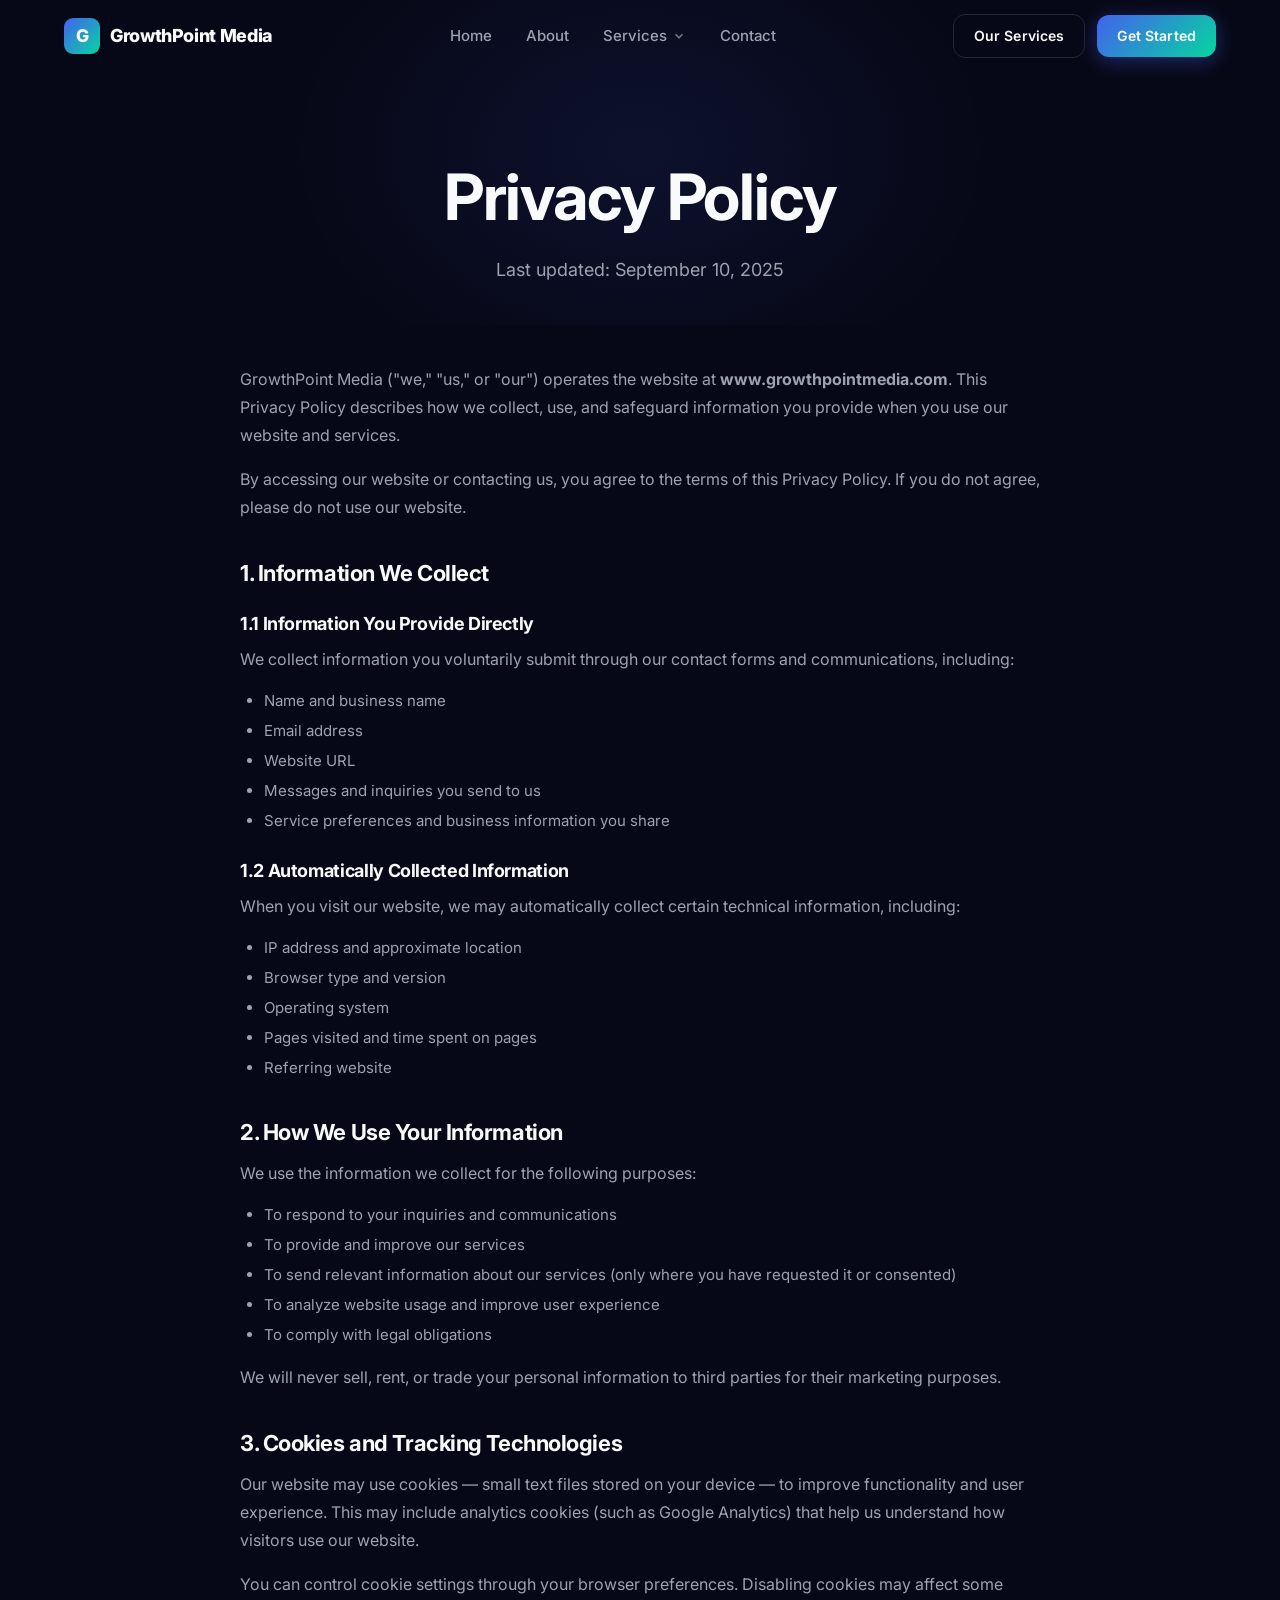
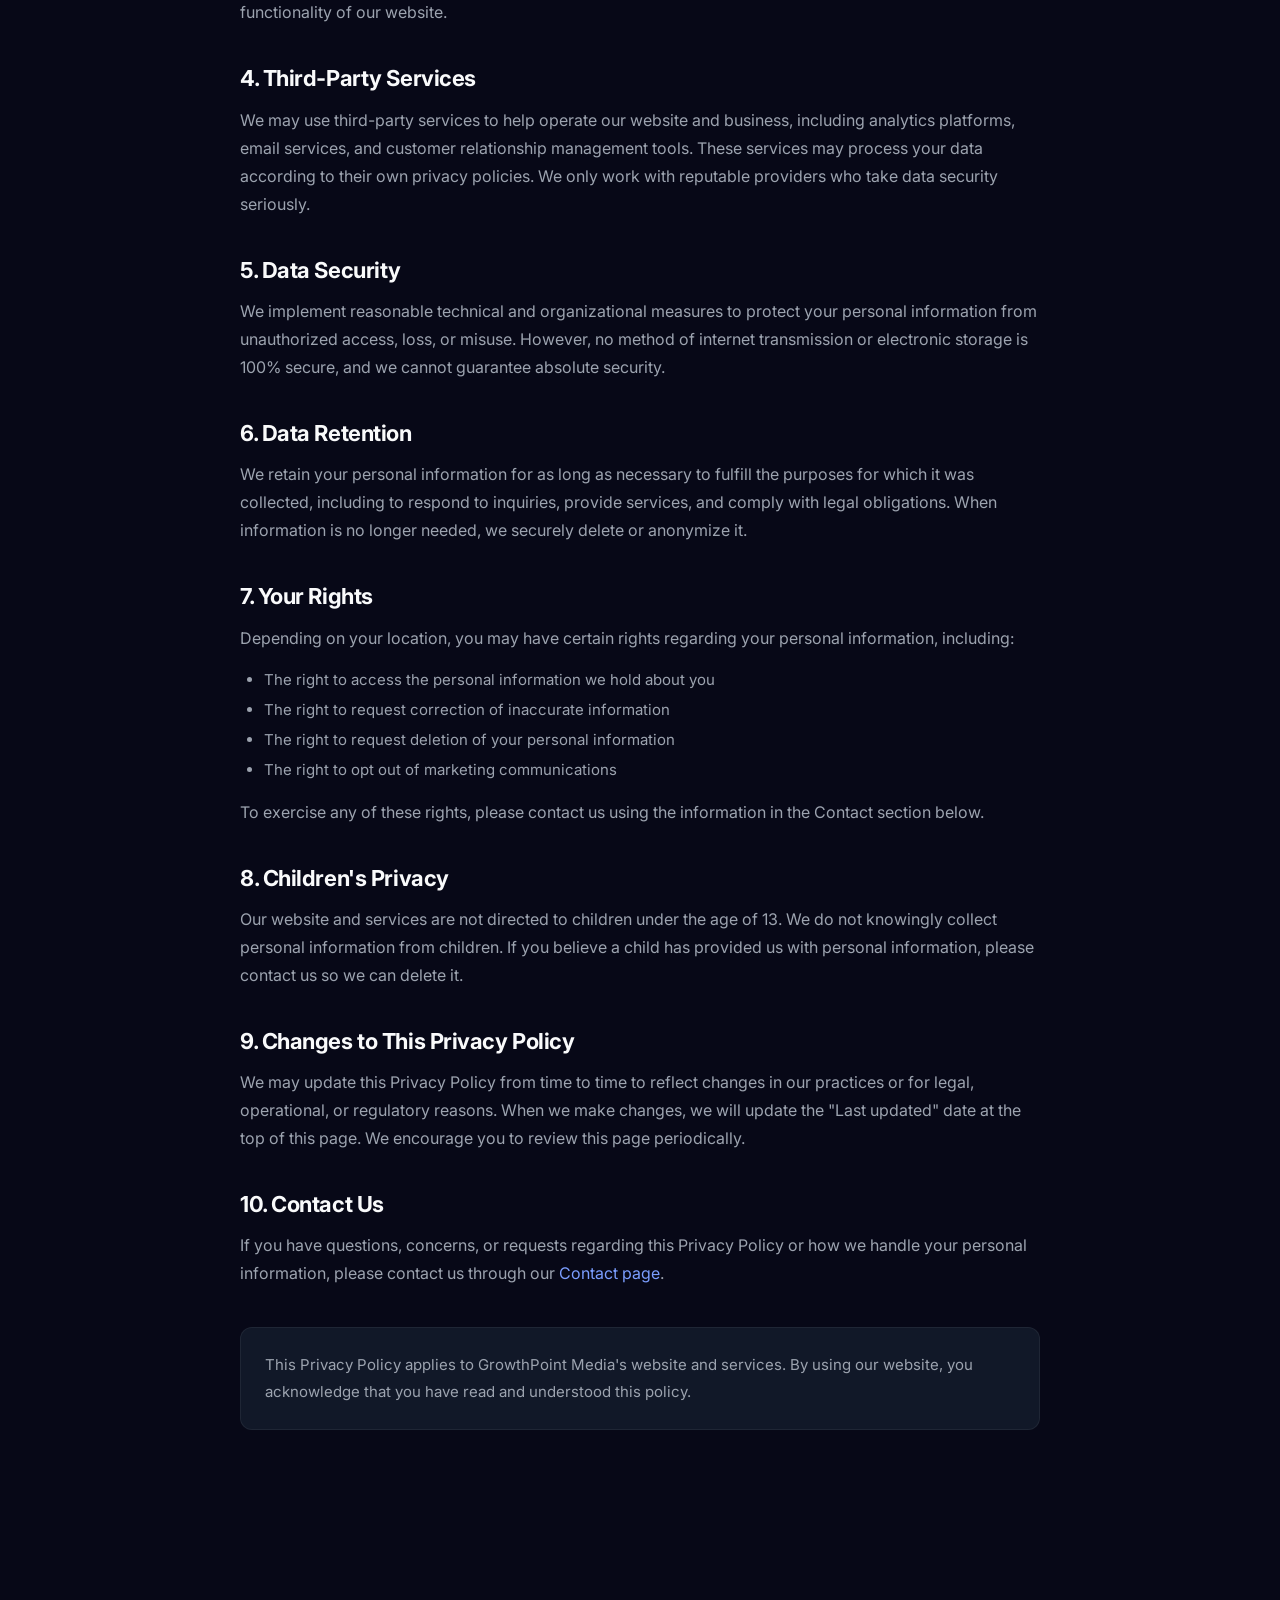
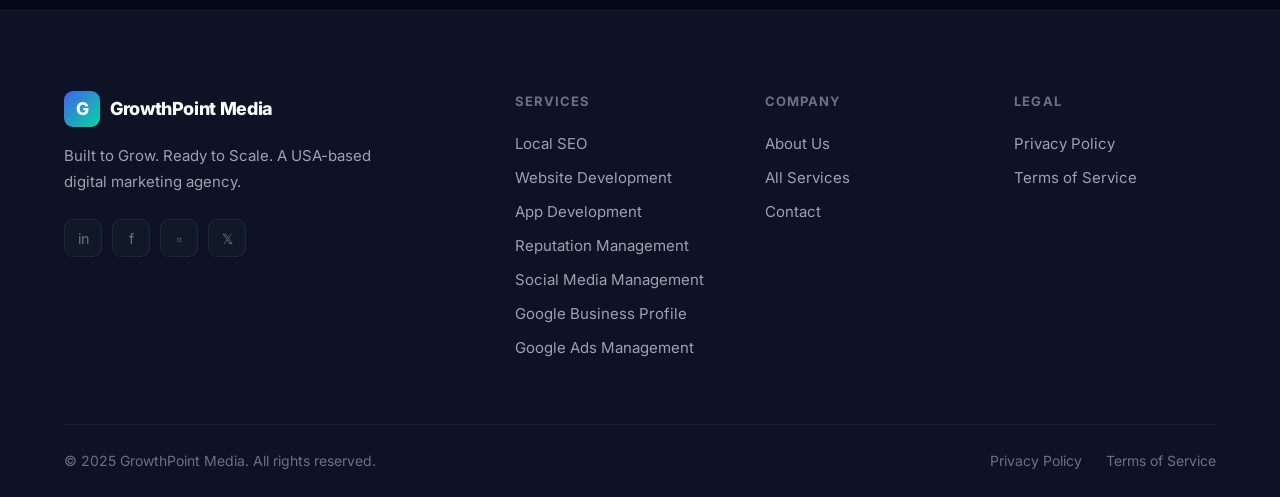
==== privacy-policy.html @ 95345e20 "Add privacy-policy.html" ====
<!DOCTYPE html>
<html lang="en">
<head>
  <meta charset="UTF-8">
  <meta name="viewport" content="width=device-width, initial-scale=1.0">
  <title>Privacy Policy | GrowthPoint Media</title>
  <meta name="description" content="GrowthPoint Media Privacy Policy — how we collect, use, and protect your personal information.">
  <meta name="robots" content="noindex, follow">
  <link rel="canonical" href="https://www.growthpointmedia.com/privacy-policy.html">
  <link rel="stylesheet" href="assets/css/style.css">
</head>
<body>

<nav class="nav" role="navigation" aria-label="Main navigation">
  <div class="nav__inner">
    <a href="index.html" class="nav__logo"><div class="nav__logo-icon">G</div>GrowthPoint Media</a>
    <div class="nav__menu">
      <a href="index.html" class="nav__link">Home</a>
      <a href="about.html" class="nav__link">About</a>
      <div class="nav__dropdown">
        <button class="nav__link nav__dropdown-toggle">Services<svg viewBox="0 0 16 16" fill="none" stroke="currentColor" stroke-width="2"><path d="M4 6l4 4 4-4"/></svg></button>
        <div class="nav__dropdown-menu">
          <a href="services/local-seo.html" class="nav__dropdown-item"><span class="nav__dropdown-icon">&#128269;</span>Local SEO</a>
          <a href="services/website-development.html" class="nav__dropdown-item"><span class="nav__dropdown-icon">&#128187;</span>Website Development</a>
          <a href="services/app-development.html" class="nav__dropdown-item"><span class="nav__dropdown-icon">&#128241;</span>App Development</a>
          <a href="services/reputation-management.html" class="nav__dropdown-item"><span class="nav__dropdown-icon">&#11088;</span>Reputation Management</a>
          <a href="services/social-media-management.html" class="nav__dropdown-item"><span class="nav__dropdown-icon">&#128227;</span>Social Media</a>
          <a href="services/google-business-profile.html" class="nav__dropdown-item"><span class="nav__dropdown-icon">&#128205;</span>Google Business Profile</a>
          <a href="services/google-ads-management.html" class="nav__dropdown-item"><span class="nav__dropdown-icon">&#127919;</span>Google Ads</a>
        </div>
      </div>
      <a href="contact.html" class="nav__link">Contact</a>
    </div>
    <div class="nav__actions">
      <a href="services.html" class="btn btn--outline btn--sm">Our Services</a>
      <a href="contact.html" class="btn btn--primary btn--sm">Get Started</a>
    </div>
    <button class="nav__toggle" aria-label="Toggle mobile menu"><span></span><span></span><span></span></button>
  </div>
</nav>
<div class="nav__mobile">
  <a href="index.html" class="nav__mobile-link">Home</a>
  <a href="about.html" class="nav__mobile-link">About</a>
  <div class="nav__mobile-section-title">Services</div>
  <a href="services/local-seo.html" class="nav__mobile-link">Local SEO</a>
  <a href="services/website-development.html" class="nav__mobile-link">Website Development</a>
  <a href="services/app-development.html" class="nav__mobile-link">App Development</a>
  <a href="services/reputation-management.html" class="nav__mobile-link">Reputation Management</a>
  <a href="services/social-media-management.html" class="nav__mobile-link">Social Media Management</a>
  <a href="services/google-business-profile.html" class="nav__mobile-link">Google Business Profile</a>
  <a href="services/google-ads-management.html" class="nav__mobile-link">Google Ads Management</a>
  <div class="nav__mobile-divider"></div>
  <a href="contact.html" class="nav__mobile-link">Contact</a>
  <div class="nav__mobile-cta"><a href="contact.html" class="btn btn--primary">Get a Free Strategy Call</a></div>
</div>

<main>
<section class="page-hero page-hero--center" style="padding-bottom: 40px;">
  <div class="container">
    <div class="page-hero__inner">
      <h1 class="animate-fade-up">Privacy Policy</h1>
      <p class="animate-fade-up animate-fade-up--1">Last updated: September 10, 2025</p>
    </div>
  </div>
</section>

<section style="padding-top: 0; padding-bottom: 100px;">
  <div class="container">
    <div class="policy-content">

      <p>GrowthPoint Media ("we," "us," or "our") operates the website at <strong>www.growthpointmedia.com</strong>. This Privacy Policy describes how we collect, use, and safeguard information you provide when you use our website and services.</p>
      <p>By accessing our website or contacting us, you agree to the terms of this Privacy Policy. If you do not agree, please do not use our website.</p>

      <h2>1. Information We Collect</h2>
      <h3>1.1 Information You Provide Directly</h3>
      <p>We collect information you voluntarily submit through our contact forms and communications, including:</p>
      <ul>
        <li>Name and business name</li>
        <li>Email address</li>
        <li>Website URL</li>
        <li>Messages and inquiries you send to us</li>
        <li>Service preferences and business information you share</li>
      </ul>

      <h3>1.2 Automatically Collected Information</h3>
      <p>When you visit our website, we may automatically collect certain technical information, including:</p>
      <ul>
        <li>IP address and approximate location</li>
        <li>Browser type and version</li>
        <li>Operating system</li>
        <li>Pages visited and time spent on pages</li>
        <li>Referring website</li>
      </ul>

      <h2>2. How We Use Your Information</h2>
      <p>We use the information we collect for the following purposes:</p>
      <ul>
        <li>To respond to your inquiries and communications</li>
        <li>To provide and improve our services</li>
        <li>To send relevant information about our services (only where you have requested it or consented)</li>
        <li>To analyze website usage and improve user experience</li>
        <li>To comply with legal obligations</li>
      </ul>
      <p>We will never sell, rent, or trade your personal information to third parties for their marketing purposes.</p>

      <h2>3. Cookies and Tracking Technologies</h2>
      <p>Our website may use cookies — small text files stored on your device — to improve functionality and user experience. This may include analytics cookies (such as Google Analytics) that help us understand how visitors use our website.</p>
      <p>You can control cookie settings through your browser preferences. Disabling cookies may affect some functionality of our website.</p>

      <h2>4. Third-Party Services</h2>
      <p>We may use third-party services to help operate our website and business, including analytics platforms, email services, and customer relationship management tools. These services may process your data according to their own privacy policies. We only work with reputable providers who take data security seriously.</p>

      <h2>5. Data Security</h2>
      <p>We implement reasonable technical and organizational measures to protect your personal information from unauthorized access, loss, or misuse. However, no method of internet transmission or electronic storage is 100% secure, and we cannot guarantee absolute security.</p>

      <h2>6. Data Retention</h2>
      <p>We retain your personal information for as long as necessary to fulfill the purposes for which it was collected, including to respond to inquiries, provide services, and comply with legal obligations. When information is no longer needed, we securely delete or anonymize it.</p>

      <h2>7. Your Rights</h2>
      <p>Depending on your location, you may have certain rights regarding your personal information, including:</p>
      <ul>
        <li>The right to access the personal information we hold about you</li>
        <li>The right to request correction of inaccurate information</li>
        <li>The right to request deletion of your personal information</li>
        <li>The right to opt out of marketing communications</li>
      </ul>
      <p>To exercise any of these rights, please contact us using the information in the Contact section below.</p>

      <h2>8. Children's Privacy</h2>
      <p>Our website and services are not directed to children under the age of 13. We do not knowingly collect personal information from children. If you believe a child has provided us with personal information, please contact us so we can delete it.</p>

      <h2>9. Changes to This Privacy Policy</h2>
      <p>We may update this Privacy Policy from time to time to reflect changes in our practices or for legal, operational, or regulatory reasons. When we make changes, we will update the "Last updated" date at the top of this page. We encourage you to review this page periodically.</p>

      <h2>10. Contact Us</h2>
      <p>If you have questions, concerns, or requests regarding this Privacy Policy or how we handle your personal information, please contact us through our <a href="contact.html" style="color: #7B9EFF;">Contact page</a>.</p>

      <div style="margin-top: 40px; padding: 24px; background: var(--bg-card); border: 1px solid var(--border); border-radius: var(--r);">
        <p style="margin: 0; font-size: 0.9375rem;">This Privacy Policy applies to GrowthPoint Media's website and services. By using our website, you acknowledge that you have read and understood this policy.</p>
      </div>

    </div>
  </div>
</section>
</main>

<footer class="footer" role="contentinfo">
  <div class="container">
    <div class="footer__top">
      <div class="footer__brand">
        <a href="index.html" class="nav__logo"><div class="nav__logo-icon">G</div>GrowthPoint Media</a>
        <p>Built to Grow. Ready to Scale. A USA-based digital marketing agency.</p>
        <div class="footer__social"><a href="#" class="footer__social-link" aria-label="LinkedIn">in</a><a href="#" class="footer__social-link" aria-label="Facebook">f</a><a href="#" class="footer__social-link" aria-label="Instagram">&#9643;</a><a href="#" class="footer__social-link" aria-label="X">𝕏</a></div>
      </div>
      <div><div class="footer__col-title">Services</div><nav class="footer__links"><a href="services/local-seo.html">Local SEO</a><a href="services/website-development.html">Website Development</a><a href="services/app-development.html">App Development</a><a href="services/reputation-management.html">Reputation Management</a><a href="services/social-media-management.html">Social Media Management</a><a href="services/google-business-profile.html">Google Business Profile</a><a href="services/google-ads-management.html">Google Ads Management</a></nav></div>
      <div><div class="footer__col-title">Company</div><nav class="footer__links"><a href="about.html">About Us</a><a href="services.html">All Services</a><a href="contact.html">Contact</a></nav></div>
      <div><div class="footer__col-title">Legal</div><nav class="footer__links"><a href="privacy-policy.html">Privacy Policy</a><a href="terms.html">Terms of Service</a></nav></div>
    </div>
    <div class="footer__bottom">
      <p class="footer__copy">&copy; 2025 GrowthPoint Media. All rights reserved.</p>
      <div class="footer__legal"><a href="privacy-policy.html">Privacy Policy</a><a href="terms.html">Terms of Service</a></div>
    </div>
  </div>
</footer>
<script src="assets/js/main.js"></script>
</body>
</html>
---- assets/css/style.css ----
/* =============================================================================
   GrowthPoint Media — Design System
   Built to Grow. Ready to Scale.
   ============================================================================= */

@import url('https://fonts.googleapis.com/css2?family=Inter:wght@300;400;500;600;700;800;900&display=swap');

/* ── Variables ──────────────────────────────────────────────────────────────── */
:root {
  --bg:          #070817;
  --bg-2:        #0D1224;
  --bg-card:     #111828;
  --bg-card-h:   #15203A;
  --accent:      #4361EE;
  --accent-2:    #06D6A0;
  --grad:        linear-gradient(135deg, #4361EE 0%, #06D6A0 100%);
  --grad-text:   linear-gradient(135deg, #7B9EFF 0%, #06D6A0 100%);
  --txt:         #F9FAFB;
  --txt-2:       #9CA3AF;
  --txt-3:       #6B7280;
  --border:      rgba(255,255,255,0.06);
  --border-h:    rgba(255,255,255,0.12);
  --shadow:      0 4px 24px rgba(0,0,0,0.35);
  --shadow-lg:   0 12px 48px rgba(0,0,0,0.5);
  --shadow-acc:  0 0 48px rgba(67,97,238,0.15);
  --r:           12px;
  --r-lg:        20px;
  --r-xl:        32px;
  --ease:        cubic-bezier(0.4, 0, 0.2, 1);
  --font:        'Inter', -apple-system, BlinkMacSystemFont, 'Segoe UI', sans-serif;
}

/* ── Reset ──────────────────────────────────────────────────────────────────── */
*, *::before, *::after { box-sizing: border-box; margin: 0; padding: 0; }
html { font-size: 16px; scroll-behavior: smooth; -webkit-text-size-adjust: 100%; }
body {
  font-family: var(--font);
  background: var(--bg);
  color: var(--txt);
  line-height: 1.6;
  -webkit-font-smoothing: antialiased;
  -moz-osx-font-smoothing: grayscale;
  overflow-x: hidden;
}
img, svg { display: block; max-width: 100%; }
a { color: inherit; text-decoration: none; }
ul, ol { list-style: none; }
button, input, textarea, select { font: inherit; }
button { cursor: pointer; border: none; background: none; }

/* ── Typography ─────────────────────────────────────────────────────────────── */
h1, h2, h3, h4, h5 { font-weight: 700; line-height: 1.15; letter-spacing: -0.02em; }
h1 { font-size: clamp(2.4rem, 5vw, 4.5rem); }
h2 { font-size: clamp(1.8rem, 3.5vw, 3rem); }
h3 { font-size: clamp(1.25rem, 2.5vw, 1.75rem); }
h4 { font-size: 1.125rem; }
p { color: var(--txt-2); line-height: 1.75; }

.text-gradient {
  background: var(--grad-text);
  -webkit-background-clip: text;
  -webkit-text-fill-color: transparent;
  background-clip: text;
}

/* ── Layout ─────────────────────────────────────────────────────────────────── */
.container {
  width: 100%;
  max-width: 1200px;
  margin: 0 auto;
  padding: 0 24px;
}
.container--narrow { max-width: 800px; }
.container--wide   { max-width: 1400px; }

section { padding: 100px 0; }

.grid-2 { display: grid; grid-template-columns: 1fr 1fr; gap: 32px; }
.grid-3 { display: grid; grid-template-columns: repeat(3, 1fr); gap: 28px; }
.grid-4 { display: grid; grid-template-columns: repeat(4, 1fr); gap: 24px; }

/* ── Buttons ─────────────────────────────────────────────────────────────────── */
.btn {
  display: inline-flex;
  align-items: center;
  gap: 8px;
  padding: 14px 28px;
  border-radius: var(--r);
  font-size: 0.9375rem;
  font-weight: 600;
  letter-spacing: 0.01em;
  transition: all 0.22s var(--ease);
  white-space: nowrap;
}
.btn--primary {
  background: var(--grad);
  color: #fff;
  box-shadow: 0 4px 20px rgba(67,97,238,0.4);
}
.btn--primary:hover {
  transform: translateY(-2px);
  box-shadow: 0 8px 32px rgba(67,97,238,0.55);
}
.btn--outline {
  border: 1px solid var(--border-h);
  color: var(--txt);
  background: transparent;
}
.btn--outline:hover {
  border-color: var(--accent);
  background: rgba(67,97,238,0.08);
  color: #fff;
}
.btn--ghost {
  color: var(--txt-2);
  padding: 10px 0;
}
.btn--ghost:hover { color: var(--txt); }
.btn--sm { padding: 10px 20px; font-size: 0.875rem; }
.btn--lg { padding: 18px 36px; font-size: 1rem; }

.btn-arrow {
  width: 20px;
  height: 20px;
  transition: transform 0.22s var(--ease);
}
.btn:hover .btn-arrow { transform: translateX(4px); }

/* ── Badges ─────────────────────────────────────────────────────────────────── */
.badge {
  display: inline-flex;
  align-items: center;
  gap: 6px;
  padding: 6px 14px;
  border-radius: 100px;
  font-size: 0.8125rem;
  font-weight: 600;
  letter-spacing: 0.04em;
  text-transform: uppercase;
  border: 1px solid var(--border-h);
  color: var(--txt-2);
  background: rgba(255,255,255,0.03);
}
.badge--accent {
  border-color: rgba(67,97,238,0.35);
  color: #7B9EFF;
  background: rgba(67,97,238,0.08);
}
.badge--green {
  border-color: rgba(6,214,160,0.35);
  color: #06D6A0;
  background: rgba(6,214,160,0.08);
}
.badge-dot {
  width: 6px; height: 6px;
  border-radius: 50%;
  background: currentColor;
}

/* ── Navigation ─────────────────────────────────────────────────────────────── */
.nav {
  position: fixed;
  top: 0; left: 0; right: 0;
  z-index: 1000;
  padding: 0;
  transition: background 0.3s var(--ease), backdrop-filter 0.3s var(--ease);
}
.nav.scrolled {
  background: rgba(7, 8, 23, 0.9);
  backdrop-filter: blur(20px);
  -webkit-backdrop-filter: blur(20px);
  border-bottom: 1px solid var(--border);
}
.nav__inner {
  display: flex;
  align-items: center;
  justify-content: space-between;
  height: 72px;
  max-width: 1200px;
  margin: 0 auto;
  padding: 0 24px;
}
.nav__logo {
  display: flex;
  align-items: center;
  gap: 10px;
  font-size: 1.125rem;
  font-weight: 800;
  letter-spacing: -0.02em;
  color: var(--txt);
}
.nav__logo-icon {
  width: 36px; height: 36px;
  background: var(--grad);
  border-radius: 9px;
  display: flex;
  align-items: center;
  justify-content: center;
  font-size: 1.1rem;
  flex-shrink: 0;
}
.nav__menu {
  display: flex;
  align-items: center;
  gap: 6px;
}
.nav__link {
  padding: 8px 14px;
  border-radius: 8px;
  font-size: 0.9375rem;
  font-weight: 500;
  color: var(--txt-2);
  transition: all 0.18s var(--ease);
  position: relative;
}
.nav__link:hover, .nav__link.active { color: var(--txt); background: rgba(255,255,255,0.05); }

/* Dropdown */
.nav__dropdown {
  position: relative;
}
.nav__dropdown-toggle {
  display: flex;
  align-items: center;
  gap: 5px;
}
.nav__dropdown-toggle svg {
  width: 14px; height: 14px;
  transition: transform 0.18s var(--ease);
  color: var(--txt-3);
}
.nav__dropdown:hover .nav__dropdown-toggle svg { transform: rotate(180deg); }
.nav__dropdown-menu {
  position: absolute;
  top: calc(100% + 10px);
  left: 50%;
  transform: translateX(-50%);
  width: 260px;
  background: var(--bg-card);
  border: 1px solid var(--border);
  border-radius: var(--r-lg);
  padding: 10px;
  opacity: 0;
  visibility: hidden;
  transform: translateX(-50%) translateY(-8px);
  transition: all 0.2s var(--ease);
  box-shadow: var(--shadow-lg);
}
.nav__dropdown:hover .nav__dropdown-menu {
  opacity: 1;
  visibility: visible;
  transform: translateX(-50%) translateY(0);
}
.nav__dropdown-item {
  display: flex;
  align-items: center;
  gap: 10px;
  padding: 10px 12px;
  border-radius: 9px;
  font-size: 0.875rem;
  font-weight: 500;
  color: var(--txt-2);
  transition: all 0.15s var(--ease);
}
.nav__dropdown-item:hover { background: rgba(255,255,255,0.05); color: var(--txt); }
.nav__dropdown-icon {
  width: 32px; height: 32px;
  border-radius: 8px;
  background: rgba(67,97,238,0.1);
  display: flex;
  align-items: center;
  justify-content: center;
  font-size: 0.875rem;
  flex-shrink: 0;
  color: #7B9EFF;
}
.nav__actions {
  display: flex;
  align-items: center;
  gap: 12px;
}

/* Mobile toggle */
.nav__toggle {
  display: none;
  flex-direction: column;
  gap: 5px;
  padding: 8px;
  cursor: pointer;
}
.nav__toggle span {
  width: 22px; height: 2px;
  background: var(--txt);
  border-radius: 2px;
  transition: all 0.2s var(--ease);
  display: block;
}

/* Mobile nav */
.nav__mobile {
  display: none;
  position: fixed;
  top: 72px; left: 0; right: 0; bottom: 0;
  background: var(--bg);
  padding: 24px;
  overflow-y: auto;
  z-index: 999;
  border-top: 1px solid var(--border);
}
.nav__mobile.open { display: flex; flex-direction: column; gap: 8px; }
.nav__mobile-link {
  padding: 14px 16px;
  border-radius: var(--r);
  font-size: 1rem;
  font-weight: 500;
  color: var(--txt-2);
  transition: all 0.18s var(--ease);
  border: 1px solid transparent;
}
.nav__mobile-link:hover { color: var(--txt); background: var(--bg-card); border-color: var(--border); }
.nav__mobile-section-title {
  font-size: 0.75rem;
  font-weight: 700;
  text-transform: uppercase;
  letter-spacing: 0.08em;
  color: var(--txt-3);
  padding: 16px 16px 8px;
}
.nav__mobile-divider {
  height: 1px;
  background: var(--border);
  margin: 8px 0;
}
.nav__mobile-cta {
  margin-top: 16px;
}
.nav__mobile-cta .btn { width: 100%; justify-content: center; }

/* ── Hero ────────────────────────────────────────────────────────────────────── */
.hero {
  padding: 180px 0 120px;
  position: relative;
  overflow: hidden;
}
.hero::before {
  content: '';
  position: absolute;
  top: -200px; left: 50%; right: 0;
  transform: translateX(-30%);
  width: 900px; height: 900px;
  background: radial-gradient(circle, rgba(67,97,238,0.12) 0%, transparent 65%);
  pointer-events: none;
}
.hero::after {
  content: '';
  position: absolute;
  top: 0; bottom: 0; left: -200px; right: -200px;
  background: url("data:image/svg+xml,%3Csvg xmlns='http://www.w3.org/2000/svg' width='60' height='60'%3E%3Ccircle cx='1' cy='1' r='0.5' fill='rgba(255,255,255,0.04)'/%3E%3C/svg%3E") repeat;
  pointer-events: none;
  opacity: 0.7;
}
.hero__inner { position: relative; z-index: 1; text-align: center; }
.hero__badge { margin-bottom: 28px; justify-content: center; display: flex; }
.hero h1 { margin-bottom: 24px; max-width: 900px; margin-left: auto; margin-right: auto; }
.hero__sub {
  font-size: clamp(1rem, 1.5vw, 1.25rem);
  color: var(--txt-2);
  max-width: 620px;
  margin: 0 auto 40px;
  line-height: 1.7;
}
.hero__actions {
  display: flex;
  align-items: center;
  justify-content: center;
  gap: 16px;
  flex-wrap: wrap;
}
.hero__stats {
  display: flex;
  align-items: center;
  justify-content: center;
  gap: 48px;
  margin-top: 72px;
  padding-top: 48px;
  border-top: 1px solid var(--border);
  flex-wrap: wrap;
}
.hero__stat-value {
  font-size: 2.25rem;
  font-weight: 800;
  background: var(--grad-text);
  -webkit-background-clip: text;
  -webkit-text-fill-color: transparent;
  background-clip: text;
  letter-spacing: -0.03em;
}
.hero__stat-label {
  font-size: 0.875rem;
  color: var(--txt-3);
  font-weight: 500;
  margin-top: 2px;
}

/* Page hero (inner pages) */
.page-hero {
  padding: 160px 0 80px;
  position: relative;
  overflow: hidden;
}
.page-hero::before {
  content: '';
  position: absolute;
  top: -100px; left: 50%;
  transform: translateX(-50%);
  width: 700px; height: 500px;
  background: radial-gradient(ellipse, rgba(67,97,238,0.1) 0%, transparent 70%);
  pointer-events: none;
}
.page-hero__inner { position: relative; z-index: 1; }
.page-hero .badge { margin-bottom: 20px; }
.page-hero h1 { margin-bottom: 20px; }
.page-hero p { font-size: 1.125rem; max-width: 640px; }
.page-hero--center { text-align: center; }
.page-hero--center p { margin-left: auto; margin-right: auto; }

/* Breadcrumb */
.breadcrumb {
  display: flex;
  align-items: center;
  gap: 8px;
  font-size: 0.875rem;
  color: var(--txt-3);
  margin-bottom: 20px;
}
.breadcrumb a { color: var(--txt-3); transition: color 0.15s; }
.breadcrumb a:hover { color: var(--txt-2); }
.breadcrumb span { color: var(--txt-3); }

/* ── Section Header ─────────────────────────────────────────────────────────── */
.section-header {
  margin-bottom: 64px;
}
.section-header--center {
  text-align: center;
}
.section-header--center p { margin-left: auto; margin-right: auto; }
.section-header .badge { margin-bottom: 16px; display: inline-flex; }
.section-header h2 { margin-bottom: 16px; }
.section-header p { font-size: 1.0625rem; max-width: 580px; }

/* ── Cards ───────────────────────────────────────────────────────────────────── */
.card {
  background: var(--bg-card);
  border: 1px solid var(--border);
  border-radius: var(--r-lg);
  padding: 32px;
  transition: all 0.25s var(--ease);
  position: relative;
  overflow: hidden;
}
.card:hover {
  border-color: var(--border-h);
  background: var(--bg-card-h);
  transform: translateY(-2px);
  box-shadow: var(--shadow);
}
.card--link:hover { cursor: pointer; }
.card--accent {
  border-color: rgba(67,97,238,0.25);
  background: linear-gradient(145deg, rgba(67,97,238,0.07), rgba(6,214,160,0.03));
}

/* ── Service Cards ───────────────────────────────────────────────────────────── */
.service-card {
  background: var(--bg-card);
  border: 1px solid var(--border);
  border-radius: var(--r-lg);
  padding: 36px 32px;
  display: flex;
  flex-direction: column;
  gap: 16px;
  transition: all 0.25s var(--ease);
  position: relative;
  overflow: hidden;
}
.service-card::before {
  content: '';
  position: absolute;
  top: 0; left: 0; right: 0;
  height: 3px;
  background: var(--grad);
  opacity: 0;
  transition: opacity 0.25s var(--ease);
}
.service-card:hover {
  border-color: var(--border-h);
  background: var(--bg-card-h);
  transform: translateY(-4px);
  box-shadow: var(--shadow-lg);
}
.service-card:hover::before { opacity: 1; }
.service-card__icon {
  width: 52px; height: 52px;
  border-radius: var(--r);
  background: linear-gradient(135deg, rgba(67,97,238,0.15), rgba(6,214,160,0.08));
  display: flex;
  align-items: center;
  justify-content: center;
  font-size: 1.5rem;
  border: 1px solid rgba(67,97,238,0.2);
}
.service-card h3 { font-size: 1.125rem; letter-spacing: -0.01em; }
.service-card p { font-size: 0.9375rem; line-height: 1.65; flex: 1; }
.service-card__link {
  display: flex;
  align-items: center;
  gap: 6px;
  font-size: 0.875rem;
  font-weight: 600;
  color: #7B9EFF;
  transition: gap 0.18s var(--ease);
}
.service-card:hover .service-card__link { gap: 10px; }

/* ── Feature List ────────────────────────────────────────────────────────────── */
.feature-list {
  display: flex;
  flex-direction: column;
  gap: 12px;
}
.feature-item {
  display: flex;
  align-items: flex-start;
  gap: 12px;
  font-size: 0.9375rem;
  color: var(--txt-2);
  line-height: 1.5;
}
.feature-check {
  width: 20px; height: 20px;
  border-radius: 50%;
  background: rgba(6,214,160,0.12);
  border: 1px solid rgba(6,214,160,0.25);
  display: flex;
  align-items: center;
  justify-content: center;
  flex-shrink: 0;
  margin-top: 1px;
  color: #06D6A0;
  font-size: 0.65rem;
}
.feature-x {
  width: 20px; height: 20px;
  border-radius: 50%;
  background: rgba(255,255,255,0.04);
  border: 1px solid rgba(255,255,255,0.06);
  display: flex;
  align-items: center;
  justify-content: center;
  flex-shrink: 0;
  margin-top: 1px;
  color: var(--txt-3);
  font-size: 0.65rem;
}

/* ── Tier Cards ──────────────────────────────────────────────────────────────── */
.tier-grid {
  display: grid;
  grid-template-columns: repeat(3, 1fr);
  gap: 24px;
  align-items: start;
}
.tier-card {
  background: var(--bg-card);
  border: 1px solid var(--border);
  border-radius: var(--r-lg);
  padding: 36px 28px;
  position: relative;
  transition: all 0.25s var(--ease);
}
.tier-card:hover { border-color: var(--border-h); box-shadow: var(--shadow); }
.tier-card--popular {
  border-color: rgba(67,97,238,0.35);
  background: linear-gradient(180deg, rgba(67,97,238,0.06) 0%, var(--bg-card) 60%);
  box-shadow: var(--shadow-acc);
}
.tier-card--popular:hover { border-color: rgba(67,97,238,0.55); }
.tier-popular-badge {
  display: inline-flex;
  align-items: center;
  gap: 5px;
  background: var(--grad);
  color: #fff;
  font-size: 0.75rem;
  font-weight: 700;
  letter-spacing: 0.04em;
  text-transform: uppercase;
  padding: 5px 12px;
  border-radius: 100px;
  margin-bottom: 20px;
}
.tier-name {
  font-size: 1.25rem;
  font-weight: 700;
  margin-bottom: 6px;
}
.tier-tagline {
  font-size: 0.875rem;
  color: var(--txt-3);
  margin-bottom: 28px;
}
.tier-divider {
  height: 1px;
  background: var(--border);
  margin: 20px 0 24px;
}
.tier-cta { width: 100%; justify-content: center; margin-top: 28px; }

/* ── Process Steps ───────────────────────────────────────────────────────────── */
.process-grid {
  display: grid;
  grid-template-columns: repeat(4, 1fr);
  gap: 24px;
  position: relative;
}
.process-grid::before {
  content: '';
  position: absolute;
  top: 36px;
  left: calc(12.5% + 24px);
  right: calc(12.5% + 24px);
  height: 1px;
  background: linear-gradient(90deg, transparent, var(--border-h) 20%, var(--border-h) 80%, transparent);
}
.process-step {
  display: flex;
  flex-direction: column;
  align-items: center;
  text-align: center;
  gap: 16px;
  padding: 28px 20px;
  border-radius: var(--r-lg);
  background: var(--bg-card);
  border: 1px solid var(--border);
  position: relative;
}
.process-num {
  width: 52px; height: 52px;
  border-radius: var(--r);
  background: var(--bg-2);
  border: 1px solid var(--border-h);
  display: flex;
  align-items: center;
  justify-content: center;
  font-size: 1rem;
  font-weight: 800;
  color: var(--accent);
  letter-spacing: -0.02em;
  flex-shrink: 0;
}
.process-step h4 { font-size: 1rem; letter-spacing: -0.01em; }
.process-step p { font-size: 0.875rem; }

/* ── Why Us / Value Props ─────────────────────────────────────────────────────── */
.value-card {
  display: flex;
  flex-direction: column;
  gap: 14px;
  padding: 32px;
  background: var(--bg-card);
  border: 1px solid var(--border);
  border-radius: var(--r-lg);
  transition: all 0.22s var(--ease);
}
.value-card:hover {
  border-color: var(--border-h);
  transform: translateY(-2px);
  box-shadow: var(--shadow);
}
.value-icon {
  width: 48px; height: 48px;
  border-radius: var(--r);
  background: linear-gradient(135deg, rgba(67,97,238,0.15), rgba(6,214,160,0.06));
  border: 1px solid rgba(67,97,238,0.18);
  display: flex;
  align-items: center;
  justify-content: center;
  font-size: 1.375rem;
}
.value-card h4 { font-size: 1.0625rem; }
.value-card p { font-size: 0.9375rem; }

/* ── FAQ ─────────────────────────────────────────────────────────────────────── */
.faq-list { display: flex; flex-direction: column; gap: 12px; }
.faq-item {
  background: var(--bg-card);
  border: 1px solid var(--border);
  border-radius: var(--r);
  overflow: hidden;
  transition: border-color 0.18s;
}
.faq-item.open { border-color: var(--border-h); }
.faq-question {
  display: flex;
  align-items: center;
  justify-content: space-between;
  gap: 16px;
  padding: 22px 24px;
  cursor: pointer;
  font-size: 1rem;
  font-weight: 600;
  color: var(--txt);
  transition: color 0.15s;
}
.faq-question:hover { color: #fff; }
.faq-icon {
  width: 24px; height: 24px;
  border-radius: 50%;
  background: rgba(255,255,255,0.06);
  display: flex;
  align-items: center;
  justify-content: center;
  flex-shrink: 0;
  font-size: 1.1rem;
  font-weight: 400;
  color: var(--txt-3);
  transition: all 0.22s var(--ease);
  line-height: 1;
}
.faq-item.open .faq-icon {
  background: rgba(67,97,238,0.15);
  color: #7B9EFF;
  transform: rotate(45deg);
}
.faq-answer {
  max-height: 0;
  overflow: hidden;
  transition: max-height 0.35s var(--ease), padding 0.25s var(--ease);
}
.faq-item.open .faq-answer { max-height: 400px; }
.faq-answer__inner {
  padding: 0 24px 22px;
  font-size: 0.9375rem;
  color: var(--txt-2);
  line-height: 1.7;
}

/* ── CTA Section ─────────────────────────────────────────────────────────────── */
.cta-section {
  padding: 100px 0;
}
.cta-box {
  background: linear-gradient(135deg, rgba(67,97,238,0.12) 0%, rgba(6,214,160,0.06) 100%);
  border: 1px solid rgba(67,97,238,0.2);
  border-radius: var(--r-xl);
  padding: 80px 60px;
  text-align: center;
  position: relative;
  overflow: hidden;
}
.cta-box::before {
  content: '';
  position: absolute;
  top: -150px; left: 50%;
  transform: translateX(-50%);
  width: 600px; height: 400px;
  background: radial-gradient(ellipse, rgba(67,97,238,0.15) 0%, transparent 70%);
  pointer-events: none;
}
.cta-box__inner { position: relative; z-index: 1; }
.cta-box h2 { margin-bottom: 16px; }
.cta-box p { font-size: 1.125rem; margin-bottom: 40px; max-width: 560px; margin-left: auto; margin-right: auto; }
.cta-box__actions {
  display: flex;
  align-items: center;
  justify-content: center;
  gap: 16px;
  flex-wrap: wrap;
}
.cta-box__trust {
  margin-top: 28px;
  font-size: 0.875rem;
  color: var(--txt-3);
  display: flex;
  align-items: center;
  justify-content: center;
  gap: 8px;
}

/* ── Industries ──────────────────────────────────────────────────────────────── */
.industries-grid {
  display: flex;
  flex-wrap: wrap;
  gap: 12px;
}
.industry-tag {
  padding: 10px 18px;
  background: var(--bg-card);
  border: 1px solid var(--border);
  border-radius: 100px;
  font-size: 0.875rem;
  font-weight: 500;
  color: var(--txt-2);
  transition: all 0.18s var(--ease);
}
.industry-tag:hover {
  border-color: rgba(67,97,238,0.35);
  color: #7B9EFF;
  background: rgba(67,97,238,0.07);
}

/* ── Testimonials / Highlights ────────────────────────────────────────────────── */
.highlight-grid {
  display: grid;
  grid-template-columns: repeat(3, 1fr);
  gap: 24px;
}
.highlight-card {
  padding: 32px;
  background: var(--bg-card);
  border: 1px solid var(--border);
  border-radius: var(--r-lg);
  text-align: center;
}
.highlight-number {
  font-size: 2.5rem;
  font-weight: 800;
  letter-spacing: -0.03em;
  background: var(--grad-text);
  -webkit-background-clip: text;
  -webkit-text-fill-color: transparent;
  background-clip: text;
  margin-bottom: 6px;
}
.highlight-label {
  font-size: 0.9375rem;
  color: var(--txt-3);
  font-weight: 500;
}

/* ── Services Overview List ───────────────────────────────────────────────────── */
.services-list {
  display: flex;
  flex-direction: column;
  gap: 1px;
  background: var(--border);
  border-radius: var(--r-lg);
  overflow: hidden;
}
.services-list-item {
  display: flex;
  align-items: center;
  gap: 20px;
  padding: 24px 28px;
  background: var(--bg-card);
  transition: all 0.18s var(--ease);
  cursor: pointer;
}
.services-list-item:hover {
  background: var(--bg-card-h);
}
.services-list-item:first-child { border-radius: var(--r-lg) var(--r-lg) 0 0; }
.services-list-item:last-child { border-radius: 0 0 var(--r-lg) var(--r-lg); }
.services-list-icon {
  width: 44px; height: 44px;
  border-radius: 10px;
  background: rgba(67,97,238,0.1);
  display: flex;
  align-items: center;
  justify-content: center;
  font-size: 1.25rem;
  flex-shrink: 0;
}
.services-list-content { flex: 1; }
.services-list-content h4 { font-size: 1rem; margin-bottom: 2px; }
.services-list-content p { font-size: 0.875rem; line-height: 1.4; }
.services-list-arrow { color: var(--txt-3); transition: all 0.18s var(--ease); }
.services-list-item:hover .services-list-arrow { color: var(--accent); transform: translateX(4px); }

/* ── About Page Specific ──────────────────────────────────────────────────────── */
.about-mission {
  background: linear-gradient(135deg, rgba(67,97,238,0.08), rgba(6,214,160,0.04));
  border: 1px solid rgba(67,97,238,0.15);
  border-radius: var(--r-xl);
  padding: 60px;
  text-align: center;
  position: relative;
}
.about-mission blockquote {
  font-size: clamp(1.25rem, 2vw, 1.625rem);
  font-weight: 600;
  color: var(--txt);
  line-height: 1.5;
  letter-spacing: -0.015em;
  max-width: 800px;
  margin: 0 auto;
}

.values-grid {
  display: grid;
  grid-template-columns: repeat(3, 1fr);
  gap: 20px;
}
.value-item {
  padding: 28px;
  background: var(--bg-card);
  border: 1px solid var(--border);
  border-radius: var(--r-lg);
}
.value-item__number {
  font-size: 2rem;
  font-weight: 900;
  color: rgba(67,97,238,0.25);
  letter-spacing: -0.05em;
  margin-bottom: 12px;
}
.value-item h4 { margin-bottom: 8px; font-size: 1.0625rem; }
.value-item p { font-size: 0.9375rem; }

/* ── Contact Page ─────────────────────────────────────────────────────────────── */
.contact-grid {
  display: grid;
  grid-template-columns: 1fr 1.4fr;
  gap: 60px;
  align-items: start;
}
.contact-info h2 { margin-bottom: 16px; }
.contact-info > p { margin-bottom: 40px; font-size: 1.0625rem; }
.contact-points {
  display: flex;
  flex-direction: column;
  gap: 20px;
}
.contact-point {
  display: flex;
  gap: 14px;
  align-items: flex-start;
}
.contact-point__icon {
  width: 42px; height: 42px;
  border-radius: var(--r);
  background: rgba(67,97,238,0.1);
  border: 1px solid rgba(67,97,238,0.2);
  display: flex;
  align-items: center;
  justify-content: center;
  font-size: 1.1rem;
  flex-shrink: 0;
}
.contact-point h4 { font-size: 0.9375rem; font-weight: 600; margin-bottom: 4px; }
.contact-point p { font-size: 0.875rem; }
.contact-form-box {
  background: var(--bg-card);
  border: 1px solid var(--border);
  border-radius: var(--r-xl);
  padding: 44px;
}
.contact-form-box h3 { margin-bottom: 8px; font-size: 1.375rem; }
.contact-form-box > p { margin-bottom: 32px; font-size: 0.9375rem; }
.form-group { margin-bottom: 20px; }
.form-row { display: grid; grid-template-columns: 1fr 1fr; gap: 16px; }
label {
  display: block;
  font-size: 0.875rem;
  font-weight: 500;
  color: var(--txt-2);
  margin-bottom: 8px;
}
input, textarea, select {
  width: 100%;
  background: var(--bg-2);
  border: 1px solid var(--border);
  border-radius: var(--r);
  padding: 13px 16px;
  font-size: 0.9375rem;
  color: var(--txt);
  outline: none;
  transition: border-color 0.18s var(--ease);
}
input::placeholder, textarea::placeholder { color: var(--txt-3); }
input:focus, textarea:focus, select:focus { border-color: var(--accent); }
select { appearance: none; }
textarea { resize: vertical; min-height: 120px; }
.form-submit { width: 100%; justify-content: center; margin-top: 4px; }
.form-note { font-size: 0.8125rem; color: var(--txt-3); text-align: center; margin-top: 14px; }

/* ── Footer ───────────────────────────────────────────────────────────────────── */
.footer {
  background: var(--bg-2);
  border-top: 1px solid var(--border);
  padding: 80px 0 0;
}
.footer__top {
  display: grid;
  grid-template-columns: 2fr 1fr 1fr 1fr;
  gap: 48px;
  padding-bottom: 64px;
  border-bottom: 1px solid var(--border);
}
.footer__brand { max-width: 340px; }
.footer__brand .nav__logo { margin-bottom: 16px; }
.footer__brand p { font-size: 0.9375rem; margin-bottom: 24px; }
.footer__social {
  display: flex;
  gap: 10px;
}
.footer__social-link {
  width: 38px; height: 38px;
  border-radius: 9px;
  background: var(--bg-card);
  border: 1px solid var(--border);
  display: flex;
  align-items: center;
  justify-content: center;
  font-size: 0.9rem;
  color: var(--txt-3);
  transition: all 0.18s var(--ease);
}
.footer__social-link:hover {
  border-color: var(--border-h);
  color: var(--txt);
  background: var(--bg-card-h);
}
.footer__col-title {
  font-size: 0.8125rem;
  font-weight: 700;
  text-transform: uppercase;
  letter-spacing: 0.08em;
  color: var(--txt-3);
  margin-bottom: 20px;
}
.footer__links {
  display: flex;
  flex-direction: column;
  gap: 10px;
}
.footer__links a {
  font-size: 0.9375rem;
  color: var(--txt-2);
  transition: color 0.15s;
}
.footer__links a:hover { color: var(--txt); }
.footer__bottom {
  padding: 24px 0;
  display: flex;
  align-items: center;
  justify-content: space-between;
  flex-wrap: wrap;
  gap: 12px;
}
.footer__copy {
  font-size: 0.875rem;
  color: var(--txt-3);
}
.footer__legal {
  display: flex;
  gap: 24px;
}
.footer__legal a {
  font-size: 0.875rem;
  color: var(--txt-3);
  transition: color 0.15s;
}
.footer__legal a:hover { color: var(--txt-2); }

/* ── Dividers & Utility ───────────────────────────────────────────────────────── */
.section-divider {
  height: 1px;
  background: var(--border);
  margin: 0;
}
.text-center { text-align: center; }
.text-left { text-align: left; }
.mb-0 { margin-bottom: 0; }
.mb-4 { margin-bottom: 1rem; }
.mb-8 { margin-bottom: 2rem; }
.mb-12 { margin-bottom: 3rem; }
.mt-4 { margin-top: 1rem; }
.mt-8 { margin-top: 2rem; }
.flex-center {
  display: flex;
  align-items: center;
  justify-content: center;
}
.gap-4 { gap: 1rem; }

/* ── Policy Pages ─────────────────────────────────────────────────────────────── */
.policy-content {
  max-width: 800px;
  margin: 0 auto;
  padding: 40px 0 80px;
}
.policy-content h2 { font-size: 1.375rem; margin: 40px 0 14px; }
.policy-content h3 { font-size: 1.125rem; margin: 28px 0 10px; }
.policy-content p { margin-bottom: 16px; }
.policy-content ul {
  list-style: disc;
  padding-left: 24px;
  margin-bottom: 16px;
}
.policy-content ul li { color: var(--txt-2); font-size: 0.9375rem; margin-bottom: 6px; }

/* ── 404 Page ─────────────────────────────────────────────────────────────────── */
.not-found {
  min-height: 100vh;
  display: flex;
  align-items: center;
  justify-content: center;
  text-align: center;
  padding: 80px 24px;
}
.not-found__code {
  font-size: clamp(5rem, 15vw, 10rem);
  font-weight: 900;
  line-height: 1;
  background: var(--grad-text);
  -webkit-background-clip: text;
  -webkit-text-fill-color: transparent;
  background-clip: text;
  letter-spacing: -0.05em;
  margin-bottom: 16px;
}
.not-found h1 { font-size: 2rem; margin-bottom: 16px; }
.not-found p { font-size: 1.125rem; margin-bottom: 40px; max-width: 440px; margin-left: auto; margin-right: auto; }

/* ── Animations ───────────────────────────────────────────────────────────────── */
@keyframes fadeUp {
  from { opacity: 0; transform: translateY(24px); }
  to   { opacity: 1; transform: translateY(0); }
}
@keyframes fadeIn {
  from { opacity: 0; }
  to   { opacity: 1; }
}
.animate-fade-up { animation: fadeUp 0.6s var(--ease) both; }
.animate-fade-up--1 { animation-delay: 0.1s; }
.animate-fade-up--2 { animation-delay: 0.2s; }
.animate-fade-up--3 { animation-delay: 0.3s; }

/* Intersection observer animations */
.reveal {
  opacity: 0;
  transform: translateY(24px);
  transition: opacity 0.6s var(--ease), transform 0.6s var(--ease);
}
.reveal.visible {
  opacity: 1;
  transform: translateY(0);
}
.reveal-delay-1 { transition-delay: 0.1s; }
.reveal-delay-2 { transition-delay: 0.2s; }
.reveal-delay-3 { transition-delay: 0.3s; }
.reveal-delay-4 { transition-delay: 0.4s; }

/* ── Responsive ───────────────────────────────────────────────────────────────── */
@media (max-width: 1024px) {
  .grid-4 { grid-template-columns: repeat(2, 1fr); }
  .process-grid { grid-template-columns: repeat(2, 1fr); }
  .process-grid::before { display: none; }
  .footer__top { grid-template-columns: 1fr 1fr; }
  .tier-grid { grid-template-columns: 1fr; gap: 16px; }
  .tier-card--popular { order: -1; }
  .contact-grid { grid-template-columns: 1fr; gap: 40px; }
  .contact-info { max-width: 540px; }
  .highlight-grid { grid-template-columns: repeat(3, 1fr); }
}

@media (max-width: 768px) {
  section { padding: 72px 0; }
  .grid-2 { grid-template-columns: 1fr; }
  .grid-3 { grid-template-columns: 1fr; }
  .grid-4 { grid-template-columns: 1fr; }
  .values-grid { grid-template-columns: 1fr; }
  .highlight-grid { grid-template-columns: 1fr; }
  .hero { padding: 140px 0 80px; }
  .hero__stats { gap: 28px; flex-direction: row; justify-content: center; }
  .page-hero { padding: 130px 0 60px; }
  .nav__menu { display: none; }
  .nav__actions .btn--outline { display: none; }
  .nav__toggle { display: flex; }
  .section-header { margin-bottom: 40px; }
  .cta-box { padding: 48px 28px; }
  .about-mission { padding: 36px 24px; }
  .footer__top { grid-template-columns: 1fr 1fr; gap: 32px; }
  .footer__brand { grid-column: 1 / -1; }
  .contact-form-box { padding: 28px 24px; }
  .form-row { grid-template-columns: 1fr; }
  .process-grid { grid-template-columns: 1fr 1fr; }
}

@media (max-width: 480px) {
  h1 { font-size: 2.1rem; }
  .hero__actions { flex-direction: column; align-items: stretch; }
  .hero__actions .btn { justify-content: center; }
  .hero__stats { flex-direction: column; gap: 20px; }
  .process-grid { grid-template-columns: 1fr; }
  .footer__top { grid-template-columns: 1fr; }
  .footer__bottom { flex-direction: column; text-align: center; }
  .cta-box__actions { flex-direction: column; align-items: stretch; }
  .cta-box__actions .btn { justify-content: center; }
}
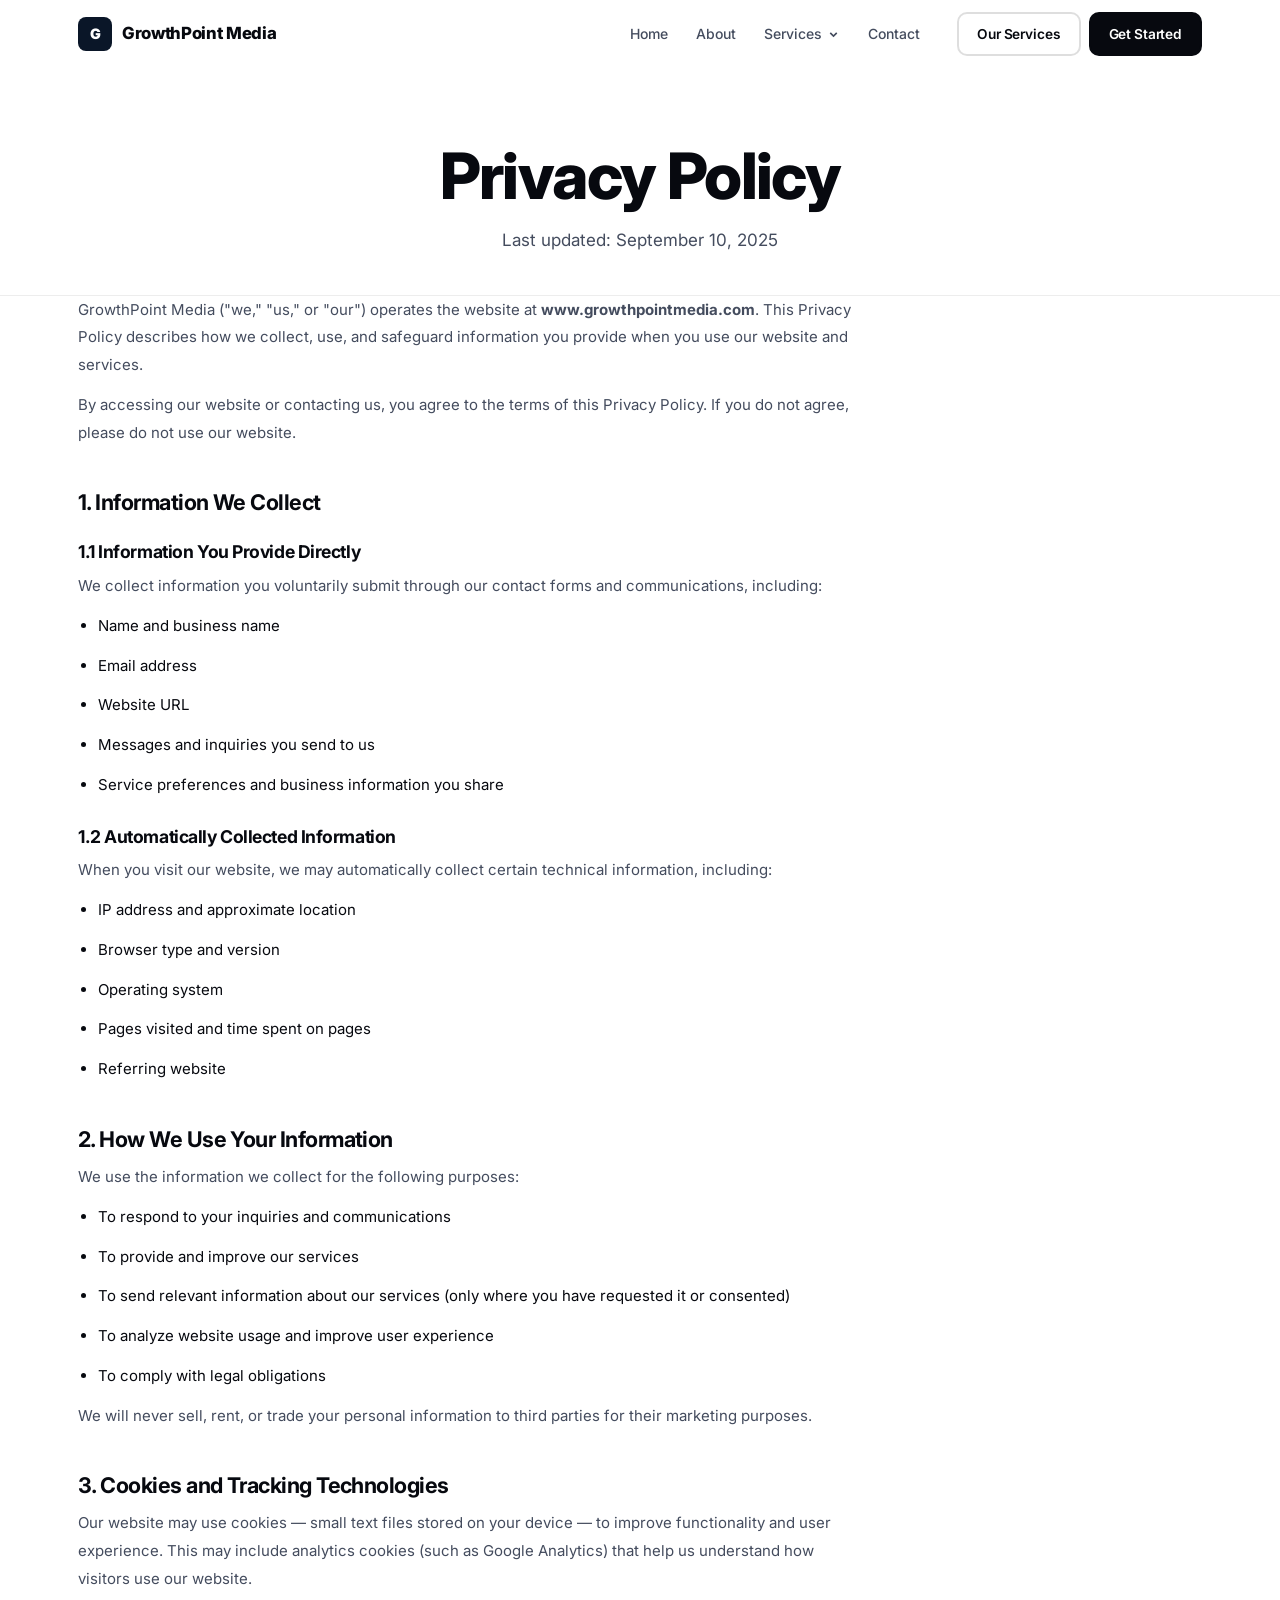
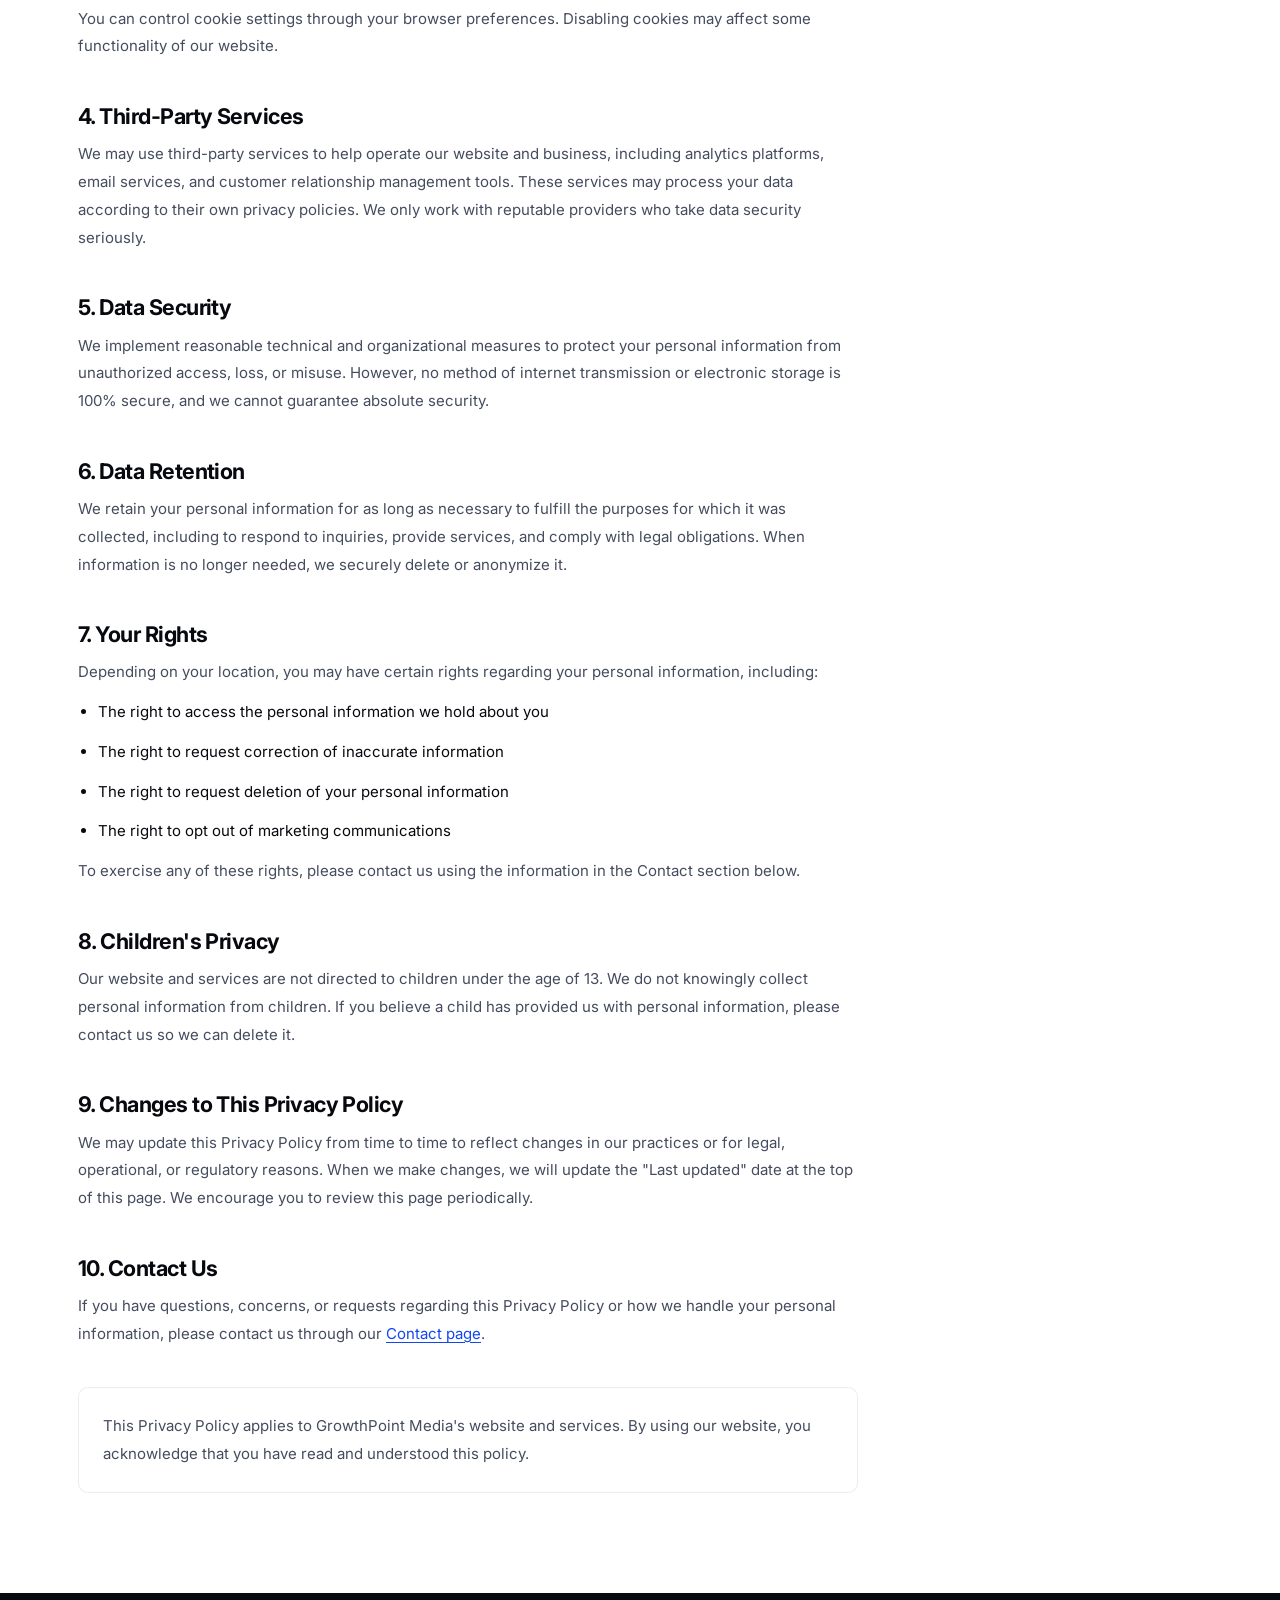
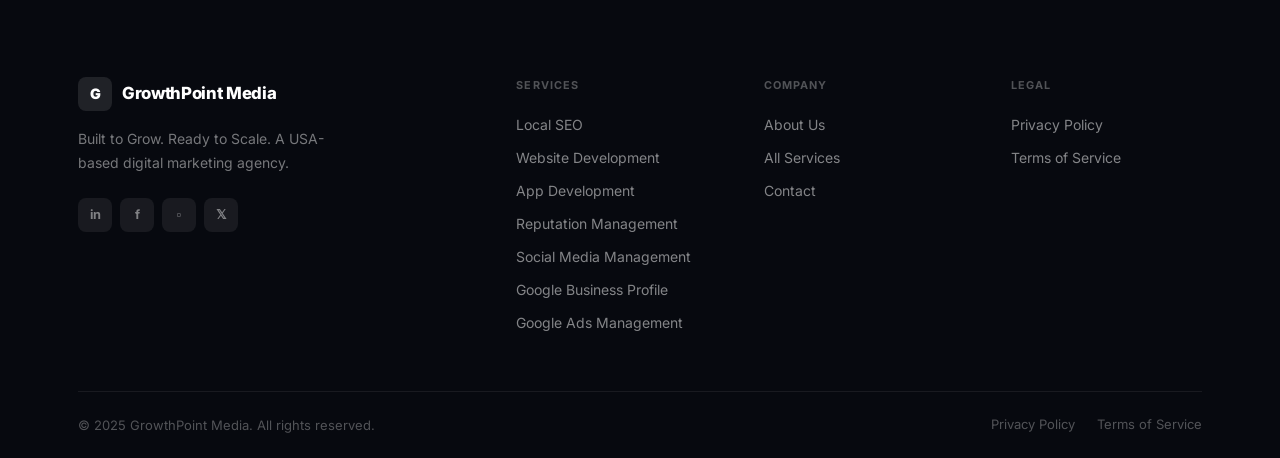
==== commit 66a637d7: "Redesign: update privacy-policy.html" ====
--- a/privacy-policy.html
+++ b/privacy-policy.html
@@ -133,7 +133,7 @@
       <p>We may update this Privacy Policy from time to time to reflect changes in our practices or for legal, operational, or regulatory reasons. When we make changes, we will update the "Last updated" date at the top of this page. We encourage you to review this page periodically.</p>
 
       <h2>10. Contact Us</h2>
-      <p>If you have questions, concerns, or requests regarding this Privacy Policy or how we handle your personal information, please contact us through our <a href="contact.html" style="color: #7B9EFF;">Contact page</a>.</p>
+      <p>If you have questions, concerns, or requests regarding this Privacy Policy or how we handle your personal information, please contact us through our <a href="contact.html" style="color: var(--accent);">Contact page</a>.</p>
 
       <div style="margin-top: 40px; padding: 24px; background: var(--bg-card); border: 1px solid var(--border); border-radius: var(--r);">
         <p style="margin: 0; font-size: 0.9375rem;">This Privacy Policy applies to GrowthPoint Media's website and services. By using our website, you acknowledge that you have read and understood this policy.</p>
--- a/assets/css/style.css
+++ b/assets/css/style.css
@@ -1,43 +1,39 @@
 /* =============================================================================
-   GrowthPoint Media — Design System
-   Built to Grow. Ready to Scale.
+   GrowthPoint Media — Light Professional Theme
+   White background · Clean typography · Sophisticated minimal design
    ============================================================================= */
 
-@import url('https://fonts.googleapis.com/css2?family=Inter:wght@300;400;500;600;700;800;900&display=swap');
+@import url('https://fonts.googleapis.com/css2?family=Inter:ital,wght@0,300;0,400;0,500;0,600;0,700;0,800;0,900;1,400&display=swap');
 
 /* ── Variables ──────────────────────────────────────────────────────────────── */
 :root {
-  --bg:          #070817;
-  --bg-2:        #0D1224;
-  --bg-card:     #111828;
-  --bg-card-h:   #15203A;
-  --accent:      #4361EE;
-  --accent-2:    #06D6A0;
-  --grad:        linear-gradient(135deg, #4361EE 0%, #06D6A0 100%);
-  --grad-text:   linear-gradient(135deg, #7B9EFF 0%, #06D6A0 100%);
-  --txt:         #F9FAFB;
-  --txt-2:       #9CA3AF;
-  --txt-3:       #6B7280;
-  --border:      rgba(255,255,255,0.06);
-  --border-h:    rgba(255,255,255,0.12);
-  --shadow:      0 4px 24px rgba(0,0,0,0.35);
-  --shadow-lg:   0 12px 48px rgba(0,0,0,0.5);
-  --shadow-acc:  0 0 48px rgba(67,97,238,0.15);
-  --r:           12px;
-  --r-lg:        20px;
-  --r-xl:        32px;
-  --ease:        cubic-bezier(0.4, 0, 0.2, 1);
-  --font:        'Inter', -apple-system, BlinkMacSystemFont, 'Segoe UI', sans-serif;
+  --bg:         #ffffff;
+  --bg-2:       #f7f8fc;
+  --bg-card:    #ffffff;
+  --bg-dark:    #07090f;
+  --bg-dark-2:  #0f1422;
+  --txt:        #07090f;
+  --txt-2:      #444c5e;
+  --txt-3:      #8b95a8;
+  --accent:     #1246f0;
+  --accent-h:   #0a36cc;
+  --border:     rgba(0,0,0,.07);
+  --border-2:   rgba(0,0,0,.13);
+  --shadow-sm:  0 1px 4px rgba(0,0,0,.05);
+  --shadow:     0 4px 20px rgba(0,0,0,.07);
+  --shadow-lg:  0 12px 48px rgba(0,0,0,.1);
+  --r:          10px;
+  --navy:       #0a1628;
 }
 
 /* ── Reset ──────────────────────────────────────────────────────────────────── */
 *, *::before, *::after { box-sizing: border-box; margin: 0; padding: 0; }
 html { font-size: 16px; scroll-behavior: smooth; -webkit-text-size-adjust: 100%; }
 body {
-  font-family: var(--font);
+  font-family: 'Inter', -apple-system, BlinkMacSystemFont, 'Segoe UI', sans-serif;
   background: var(--bg);
   color: var(--txt);
-  line-height: 1.6;
+  line-height: 1.65;
   -webkit-font-smoothing: antialiased;
   -moz-osx-font-smoothing: grayscale;
   overflow-x: hidden;
@@ -49,1154 +45,701 @@
 button { cursor: pointer; border: none; background: none; }
 
 /* ── Typography ─────────────────────────────────────────────────────────────── */
-h1, h2, h3, h4, h5 { font-weight: 700; line-height: 1.15; letter-spacing: -0.02em; }
-h1 { font-size: clamp(2.4rem, 5vw, 4.5rem); }
-h2 { font-size: clamp(1.8rem, 3.5vw, 3rem); }
-h3 { font-size: clamp(1.25rem, 2.5vw, 1.75rem); }
-h4 { font-size: 1.125rem; }
-p { color: var(--txt-2); line-height: 1.75; }
-
+h1, h2, h3, h4, h5 {
+  line-height: 1.12;
+  letter-spacing: -.025em;
+  font-weight: 800;
+  color: var(--txt);
+}
+h1 { font-size: clamp(2.25rem, 5.5vw, 4rem); }
+h2 { font-size: clamp(1.9rem, 4vw, 2.9rem); }
+h3 { font-size: 1.35rem; font-weight: 700; }
+h4 { font-size: 1.05rem; font-weight: 700; }
+p  { color: var(--txt-2); line-height: 1.7; }
+
+/* ── Text Gradient (accent color on light bg) ───────────────────────────────── */
 .text-gradient {
-  background: var(--grad-text);
+  background: linear-gradient(135deg, #1246f0 0%, #0a9efd 100%);
   -webkit-background-clip: text;
   -webkit-text-fill-color: transparent;
   background-clip: text;
 }
 
 /* ── Layout ─────────────────────────────────────────────────────────────────── */
-.container {
-  width: 100%;
-  max-width: 1200px;
-  margin: 0 auto;
-  padding: 0 24px;
-}
-.container--narrow { max-width: 800px; }
-.container--wide   { max-width: 1400px; }
-
-section { padding: 100px 0; }
-
-.grid-2 { display: grid; grid-template-columns: 1fr 1fr; gap: 32px; }
-.grid-3 { display: grid; grid-template-columns: repeat(3, 1fr); gap: 28px; }
-.grid-4 { display: grid; grid-template-columns: repeat(4, 1fr); gap: 24px; }
+.container        { max-width: 1180px; margin: 0 auto; padding: 0 28px; }
+.container--narrow{ max-width: 800px;  margin: 0 auto; padding: 0 28px; }
+section           { padding: 96px 0; }
+
+/* ── Grids ───────────────────────────────────────────────────────────────────── */
+.grid-3 { display: grid; grid-template-columns: repeat(3,1fr); gap: 24px; }
+.grid-2 { display: grid; grid-template-columns: 1fr 1fr; gap: 48px; }
+
+/* ── Badges ──────────────────────────────────────────────────────────────────── */
+.badge {
+  display: inline-flex; align-items: center; gap: 7px;
+  font-size: .73rem; font-weight: 700; letter-spacing: .08em; text-transform: uppercase;
+  background: rgba(18,70,240,.07); color: var(--accent);
+  padding: 5px 13px; border-radius: 100px;
+}
+.badge--accent { background: rgba(18,70,240,.07); color: var(--accent); }
+.badge--green  { background: rgba(5,150,105,.08); color: #059669; }
+.badge-dot {
+  width: 6px; height: 6px; border-radius: 50%;
+  background: currentColor; flex-shrink: 0;
+  animation: pulse 2s infinite;
+}
+@keyframes pulse {
+  0%,100% { opacity: 1; } 50% { opacity: .4; }
+}
 
 /* ── Buttons ─────────────────────────────────────────────────────────────────── */
 .btn {
-  display: inline-flex;
-  align-items: center;
-  gap: 8px;
-  padding: 14px 28px;
-  border-radius: var(--r);
-  font-size: 0.9375rem;
-  font-weight: 600;
-  letter-spacing: 0.01em;
-  transition: all 0.22s var(--ease);
-  white-space: nowrap;
+  display: inline-flex; align-items: center; gap: 8px;
+  font-size: .9375rem; font-weight: 600; letter-spacing: -.01em;
+  padding: 13px 26px; border-radius: var(--r);
+  transition: all .2s ease; cursor: pointer; white-space: nowrap;
+  border: 2px solid transparent;
 }
 .btn--primary {
-  background: var(--grad);
-  color: #fff;
-  box-shadow: 0 4px 20px rgba(67,97,238,0.4);
-}
-.btn--primary:hover {
-  transform: translateY(-2px);
-  box-shadow: 0 8px 32px rgba(67,97,238,0.55);
-}
+  background: var(--txt); color: #fff; border-color: var(--txt);
+}
+.btn--primary:hover { background: #1c2333; border-color: #1c2333; transform: translateY(-1px); box-shadow: 0 4px 16px rgba(0,0,0,.18); }
 .btn--outline {
-  border: 1px solid var(--border-h);
-  color: var(--txt);
-  background: transparent;
-}
-.btn--outline:hover {
-  border-color: var(--accent);
-  background: rgba(67,97,238,0.08);
-  color: #fff;
-}
-.btn--ghost {
-  color: var(--txt-2);
-  padding: 10px 0;
-}
-.btn--ghost:hover { color: var(--txt); }
-.btn--sm { padding: 10px 20px; font-size: 0.875rem; }
-.btn--lg { padding: 18px 36px; font-size: 1rem; }
-
-.btn-arrow {
-  width: 20px;
-  height: 20px;
-  transition: transform 0.22s var(--ease);
-}
-.btn:hover .btn-arrow { transform: translateX(4px); }
-
-/* ── Badges ─────────────────────────────────────────────────────────────────── */
-.badge {
-  display: inline-flex;
-  align-items: center;
-  gap: 6px;
-  padding: 6px 14px;
-  border-radius: 100px;
-  font-size: 0.8125rem;
-  font-weight: 600;
-  letter-spacing: 0.04em;
-  text-transform: uppercase;
-  border: 1px solid var(--border-h);
-  color: var(--txt-2);
-  background: rgba(255,255,255,0.03);
-}
-.badge--accent {
-  border-color: rgba(67,97,238,0.35);
-  color: #7B9EFF;
-  background: rgba(67,97,238,0.08);
-}
-.badge--green {
-  border-color: rgba(6,214,160,0.35);
-  color: #06D6A0;
-  background: rgba(6,214,160,0.08);
-}
-.badge-dot {
-  width: 6px; height: 6px;
-  border-radius: 50%;
-  background: currentColor;
-}
-
-/* ── Navigation ─────────────────────────────────────────────────────────────── */
+  background: transparent; color: var(--txt); border-color: var(--border-2);
+}
+.btn--outline:hover { border-color: var(--txt); background: var(--bg-2); }
+.btn--lg { padding: 15px 34px; font-size: 1rem; }
+.btn--sm { padding: 9px 18px; font-size: .855rem; }
+.btn-arrow { width: 16px; height: 16px; flex-shrink: 0; }
+
+/* ── Section Header ─────────────────────────────────────────────────────────── */
+.section-header { max-width: 600px; }
+.section-header h2 { margin-top: 14px; margin-bottom: 16px; }
+.section-header p  { font-size: 1.0625rem; }
+.section-header--center { text-align: center; margin-left: auto; margin-right: auto; margin-bottom: 56px; }
+
+/* ══════════════════════════════════════════════════════════════════════════════
+   NAVIGATION
+══════════════════════════════════════════════════════════════════════════════ */
 .nav {
-  position: fixed;
-  top: 0; left: 0; right: 0;
-  z-index: 1000;
-  padding: 0;
-  transition: background 0.3s var(--ease), backdrop-filter 0.3s var(--ease);
-}
-.nav.scrolled {
-  background: rgba(7, 8, 23, 0.9);
+  position: fixed; top: 0; left: 0; right: 0; z-index: 1000;
+  background: rgba(255,255,255,.95);
   backdrop-filter: blur(20px);
   -webkit-backdrop-filter: blur(20px);
-  border-bottom: 1px solid var(--border);
+  border-bottom: 1px solid transparent;
+  transition: border-color .3s, box-shadow .3s;
+}
+.nav.scrolled {
+  border-bottom-color: var(--border);
+  box-shadow: 0 2px 24px rgba(0,0,0,.06);
 }
 .nav__inner {
-  display: flex;
-  align-items: center;
-  justify-content: space-between;
-  height: 72px;
-  max-width: 1200px;
-  margin: 0 auto;
-  padding: 0 24px;
-}
+  max-width: 1180px; margin: 0 auto; padding: 0 28px;
+  height: 68px; display: flex; align-items: center; gap: 8px;
+}
+
+/* Logo */
 .nav__logo {
-  display: flex;
-  align-items: center;
-  gap: 10px;
-  font-size: 1.125rem;
-  font-weight: 800;
-  letter-spacing: -0.02em;
-  color: var(--txt);
+  display: flex; align-items: center; gap: 10px;
+  font-weight: 800; font-size: 1.05rem; letter-spacing: -.02em;
+  color: var(--txt); flex-shrink: 0; margin-right: 16px;
+}
+.nav__logo img {
+  height: 38px; width: auto; border-radius: 6px;
 }
 .nav__logo-icon {
-  width: 36px; height: 36px;
-  background: var(--grad);
-  border-radius: 9px;
-  display: flex;
-  align-items: center;
-  justify-content: center;
-  font-size: 1.1rem;
+  width: 34px; height: 34px; background: var(--navy);
+  border-radius: 8px; display: flex; align-items: center; justify-content: center;
+  color: #fff; font-size: .9rem; font-weight: 900; letter-spacing: 0;
   flex-shrink: 0;
 }
+
+/* Desktop menu */
 .nav__menu {
-  display: flex;
-  align-items: center;
-  gap: 6px;
+  display: flex; align-items: center; gap: 2px; margin-left: auto;
 }
 .nav__link {
-  padding: 8px 14px;
-  border-radius: 8px;
-  font-size: 0.9375rem;
-  font-weight: 500;
-  color: var(--txt-2);
-  transition: all 0.18s var(--ease);
-  position: relative;
-}
-.nav__link:hover, .nav__link.active { color: var(--txt); background: rgba(255,255,255,0.05); }
+  font-size: .875rem; font-weight: 500; color: var(--txt-2);
+  padding: 7px 13px; border-radius: 8px;
+  transition: color .15s, background .15s;
+  display: flex; align-items: center; gap: 5px; background: none; border: none;
+}
+.nav__link:hover, .nav__link.active { color: var(--txt); background: var(--bg-2); }
+.nav__link svg { width: 13px; height: 13px; }
 
 /* Dropdown */
-.nav__dropdown {
-  position: relative;
-}
-.nav__dropdown-toggle {
-  display: flex;
-  align-items: center;
-  gap: 5px;
-}
-.nav__dropdown-toggle svg {
-  width: 14px; height: 14px;
-  transition: transform 0.18s var(--ease);
-  color: var(--txt-3);
-}
-.nav__dropdown:hover .nav__dropdown-toggle svg { transform: rotate(180deg); }
+.nav__dropdown { position: relative; }
 .nav__dropdown-menu {
-  position: absolute;
-  top: calc(100% + 10px);
-  left: 50%;
-  transform: translateX(-50%);
-  width: 260px;
-  background: var(--bg-card);
-  border: 1px solid var(--border);
-  border-radius: var(--r-lg);
-  padding: 10px;
-  opacity: 0;
-  visibility: hidden;
-  transform: translateX(-50%) translateY(-8px);
-  transition: all 0.2s var(--ease);
-  box-shadow: var(--shadow-lg);
-}
-.nav__dropdown:hover .nav__dropdown-menu {
-  opacity: 1;
-  visibility: visible;
+  position: absolute; top: calc(100% + 10px); left: 50%;
+  transform: translateX(-50%) translateY(-6px);
+  background: var(--bg); border: 1px solid var(--border);
+  box-shadow: var(--shadow-lg); border-radius: 14px;
+  padding: 8px; min-width: 250px;
+  opacity: 0; visibility: hidden; pointer-events: none;
+  transition: opacity .18s, transform .18s, visibility .18s;
+}
+.nav__dropdown:hover .nav__dropdown-menu,
+.nav__dropdown:focus-within .nav__dropdown-menu {
+  opacity: 1; visibility: visible; pointer-events: auto;
   transform: translateX(-50%) translateY(0);
 }
 .nav__dropdown-item {
-  display: flex;
-  align-items: center;
-  gap: 10px;
-  padding: 10px 12px;
-  border-radius: 9px;
-  font-size: 0.875rem;
-  font-weight: 500;
-  color: var(--txt-2);
-  transition: all 0.15s var(--ease);
-}
-.nav__dropdown-item:hover { background: rgba(255,255,255,0.05); color: var(--txt); }
-.nav__dropdown-icon {
-  width: 32px; height: 32px;
-  border-radius: 8px;
-  background: rgba(67,97,238,0.1);
-  display: flex;
-  align-items: center;
-  justify-content: center;
-  font-size: 0.875rem;
-  flex-shrink: 0;
-  color: #7B9EFF;
-}
-.nav__actions {
-  display: flex;
-  align-items: center;
-  gap: 12px;
-}
-
-/* Mobile toggle */
+  display: flex; align-items: center; gap: 10px;
+  padding: 10px 12px; border-radius: 8px;
+  font-size: .855rem; color: var(--txt-2); font-weight: 500;
+  transition: background .13s, color .13s;
+}
+.nav__dropdown-item:hover { background: var(--bg-2); color: var(--txt); }
+.nav__dropdown-icon { font-size: .95rem; }
+
+/* Nav actions */
+.nav__actions { display: flex; align-items: center; gap: 8px; margin-left: 16px; }
+
+/* Hamburger */
 .nav__toggle {
-  display: none;
-  flex-direction: column;
-  gap: 5px;
-  padding: 8px;
-  cursor: pointer;
+  display: none; flex-direction: column; gap: 5px;
+  width: 34px; padding: 5px; margin-left: auto; flex-shrink: 0;
 }
 .nav__toggle span {
-  width: 22px; height: 2px;
-  background: var(--txt);
-  border-radius: 2px;
-  transition: all 0.2s var(--ease);
-  display: block;
-}
+  display: block; height: 2px; background: var(--txt);
+  border-radius: 2px; transition: transform .3s, opacity .3s;
+}
+.nav__toggle.open span:nth-child(1) { transform: translateY(7px) rotate(45deg); }
+.nav__toggle.open span:nth-child(2) { opacity: 0; }
+.nav__toggle.open span:nth-child(3) { transform: translateY(-7px) rotate(-45deg); }
 
 /* Mobile nav */
 .nav__mobile {
-  display: none;
-  position: fixed;
-  top: 72px; left: 0; right: 0; bottom: 0;
+  display: none; position: fixed;
+  top: 68px; left: 0; right: 0;
+  background: var(--bg); border-bottom: 1px solid var(--border);
+  padding: 16px 28px 28px; z-index: 999;
+  box-shadow: var(--shadow-lg);
+  max-height: calc(100vh - 68px); overflow-y: auto;
+}
+.nav__mobile.open { display: block; }
+.nav__mobile-link {
+  display: block; padding: 12px 0; font-size: .9375rem;
+  color: var(--txt-2); border-bottom: 1px solid var(--border); font-weight: 500;
+}
+.nav__mobile-link:hover { color: var(--txt); }
+.nav__mobile-section-title {
+  font-size: .68rem; font-weight: 700; text-transform: uppercase;
+  letter-spacing: .1em; color: var(--txt-3); padding: 16px 0 6px;
+}
+.nav__mobile-divider { height: 1px; background: var(--border); margin: 10px 0; }
+.nav__mobile-cta { margin-top: 20px; }
+
+/* Main offset for fixed nav */
+main { padding-top: 68px; }
+
+/* ══════════════════════════════════════════════════════════════════════════════
+   HOMEPAGE HERO
+══════════════════════════════════════════════════════════════════════════════ */
+.hero {
+  padding: 96px 0 80px;
   background: var(--bg);
-  padding: 24px;
-  overflow-y: auto;
-  z-index: 999;
-  border-top: 1px solid var(--border);
-}
-.nav__mobile.open { display: flex; flex-direction: column; gap: 8px; }
-.nav__mobile-link {
-  padding: 14px 16px;
-  border-radius: var(--r);
-  font-size: 1rem;
-  font-weight: 500;
-  color: var(--txt-2);
-  transition: all 0.18s var(--ease);
-  border: 1px solid transparent;
-}
-.nav__mobile-link:hover { color: var(--txt); background: var(--bg-card); border-color: var(--border); }
-.nav__mobile-section-title {
-  font-size: 0.75rem;
-  font-weight: 700;
-  text-transform: uppercase;
-  letter-spacing: 0.08em;
-  color: var(--txt-3);
-  padding: 16px 16px 8px;
-}
-.nav__mobile-divider {
-  height: 1px;
-  background: var(--border);
-  margin: 8px 0;
-}
-.nav__mobile-cta {
-  margin-top: 16px;
-}
-.nav__mobile-cta .btn { width: 100%; justify-content: center; }
-
-/* ── Hero ────────────────────────────────────────────────────────────────────── */
-.hero {
-  padding: 180px 0 120px;
-  position: relative;
-  overflow: hidden;
+  position: relative; overflow: hidden;
 }
 .hero::before {
   content: '';
-  position: absolute;
-  top: -200px; left: 50%; right: 0;
-  transform: translateX(-30%);
-  width: 900px; height: 900px;
-  background: radial-gradient(circle, rgba(67,97,238,0.12) 0%, transparent 65%);
+  position: absolute; top: 0; right: 0; width: 60%; height: 100%;
+  background: radial-gradient(ellipse 70% 80% at 100% 40%, rgba(18,70,240,.04) 0%, transparent 70%);
   pointer-events: none;
 }
-.hero::after {
-  content: '';
-  position: absolute;
-  top: 0; bottom: 0; left: -200px; right: -200px;
-  background: url("data:image/svg+xml,%3Csvg xmlns='http://www.w3.org/2000/svg' width='60' height='60'%3E%3Ccircle cx='1' cy='1' r='0.5' fill='rgba(255,255,255,0.04)'/%3E%3C/svg%3E") repeat;
-  pointer-events: none;
-  opacity: 0.7;
-}
-.hero__inner { position: relative; z-index: 1; text-align: center; }
-.hero__badge { margin-bottom: 28px; justify-content: center; display: flex; }
-.hero h1 { margin-bottom: 24px; max-width: 900px; margin-left: auto; margin-right: auto; }
+.hero .container { position: relative; }
+.hero__badge { margin-bottom: 24px; }
+.hero h1 { max-width: 680px; margin-bottom: 20px; }
 .hero__sub {
-  font-size: clamp(1rem, 1.5vw, 1.25rem);
-  color: var(--txt-2);
-  max-width: 620px;
-  margin: 0 auto 40px;
-  line-height: 1.7;
+  font-size: 1.1rem; color: var(--txt-2); line-height: 1.75;
+  max-width: 560px; margin-bottom: 36px;
 }
 .hero__actions {
-  display: flex;
-  align-items: center;
-  justify-content: center;
-  gap: 16px;
-  flex-wrap: wrap;
+  display: flex; gap: 12px; flex-wrap: wrap; margin-bottom: 56px;
 }
 .hero__stats {
-  display: flex;
-  align-items: center;
-  justify-content: center;
-  gap: 48px;
-  margin-top: 72px;
-  padding-top: 48px;
-  border-top: 1px solid var(--border);
-  flex-wrap: wrap;
+  display: flex; gap: 48px; padding-top: 36px;
+  border-top: 1px solid var(--border); flex-wrap: wrap;
 }
 .hero__stat-value {
-  font-size: 2.25rem;
-  font-weight: 800;
-  background: var(--grad-text);
-  -webkit-background-clip: text;
-  -webkit-text-fill-color: transparent;
-  background-clip: text;
-  letter-spacing: -0.03em;
+  font-size: 2rem; font-weight: 900; color: var(--txt);
+  letter-spacing: -.04em; line-height: 1;
 }
 .hero__stat-label {
-  font-size: 0.875rem;
-  color: var(--txt-3);
-  font-weight: 500;
-  margin-top: 2px;
-}
-
-/* Page hero (inner pages) */
+  font-size: .8rem; color: var(--txt-3); margin-top: 5px;
+  font-weight: 500; letter-spacing: .01em;
+}
+
+/* ══════════════════════════════════════════════════════════════════════════════
+   PAGE HERO (inner pages)
+══════════════════════════════════════════════════════════════════════════════ */
 .page-hero {
-  padding: 160px 0 80px;
-  position: relative;
-  overflow: hidden;
-}
-.page-hero::before {
-  content: '';
-  position: absolute;
-  top: -100px; left: 50%;
-  transform: translateX(-50%);
-  width: 700px; height: 500px;
-  background: radial-gradient(ellipse, rgba(67,97,238,0.1) 0%, transparent 70%);
-  pointer-events: none;
-}
-.page-hero__inner { position: relative; z-index: 1; }
-.page-hero .badge { margin-bottom: 20px; }
-.page-hero h1 { margin-bottom: 20px; }
-.page-hero p { font-size: 1.125rem; max-width: 640px; }
-.page-hero--center { text-align: center; }
-.page-hero--center p { margin-left: auto; margin-right: auto; }
+  padding: 72px 0 56px;
+  background: var(--bg);
+  border-bottom: 1px solid var(--border);
+}
+.page-hero__inner h1 { margin-bottom: 14px; }
+.page-hero__inner p  { font-size: 1.0625rem; max-width: 600px; }
+.page-hero--center .page-hero__inner { text-align: center; max-width: 680px; margin: 0 auto; }
+.page-hero--center .page-hero__inner p { margin-left: auto; margin-right: auto; }
+.hero__actions.page-actions { margin-top: 28px; margin-bottom: 0; }
 
 /* Breadcrumb */
 .breadcrumb {
-  display: flex;
-  align-items: center;
-  gap: 8px;
-  font-size: 0.875rem;
-  color: var(--txt-3);
-  margin-bottom: 20px;
-}
-.breadcrumb a { color: var(--txt-3); transition: color 0.15s; }
-.breadcrumb a:hover { color: var(--txt-2); }
-.breadcrumb span { color: var(--txt-3); }
-
-/* ── Section Header ─────────────────────────────────────────────────────────── */
-.section-header {
-  margin-bottom: 64px;
-}
-.section-header--center {
+  display: flex; gap: 8px; align-items: center;
+  font-size: .8rem; color: var(--txt-3); margin-bottom: 20px;
+}
+.breadcrumb a { color: var(--txt-3); }
+.breadcrumb a:hover { color: var(--accent); }
+.breadcrumb span { color: var(--border-2); }
+
+/* ══════════════════════════════════════════════════════════════════════════════
+   SERVICE CARDS (homepage grid)
+══════════════════════════════════════════════════════════════════════════════ */
+.service-card {
+  display: flex; flex-direction: column;
+  background: var(--bg); border: 1px solid var(--border);
+  border-radius: 14px; padding: 32px 28px;
+  transition: box-shadow .25s, transform .25s, border-color .25s;
+  color: var(--txt);
+}
+.service-card:hover {
+  box-shadow: var(--shadow-lg);
+  transform: translateY(-4px);
+  border-color: var(--border-2);
+}
+.service-card__icon {
+  font-size: 1.75rem; margin-bottom: 18px;
+  width: 52px; height: 52px;
+  background: var(--bg-2); border-radius: 12px;
+  display: flex; align-items: center; justify-content: center;
+}
+.service-card h3 { font-size: 1.15rem; margin-bottom: 10px; }
+.service-card p   { font-size: .9175rem; flex: 1; line-height: 1.65; }
+.service-card__link {
+  display: inline-flex; align-items: center; gap: 6px;
+  font-size: .855rem; font-weight: 600; color: var(--accent);
+  margin-top: 20px; transition: gap .2s;
+}
+.service-card__link:hover { gap: 10px; }
+
+/* ══════════════════════════════════════════════════════════════════════════════
+   VALUE CARDS (homepage "Why Us")
+══════════════════════════════════════════════════════════════════════════════ */
+.value-card {
+  padding: 28px 24px;
+  background: var(--bg-2); border-radius: 14px;
+  border: 1px solid var(--border);
+}
+.value-icon { font-size: 1.6rem; margin-bottom: 14px; }
+.value-card h4 { font-size: 1rem; margin-bottom: 8px; }
+.value-card p  { font-size: .875rem; }
+
+/* ══════════════════════════════════════════════════════════════════════════════
+   PROCESS (homepage)
+══════════════════════════════════════════════════════════════════════════════ */
+.process-grid {
+  display: grid; grid-template-columns: repeat(4,1fr); gap: 32px;
+}
+.process-step { position: relative; }
+.process-num {
+  font-size: 3.5rem; font-weight: 900; line-height: 1;
+  color: var(--bg-2); -webkit-text-stroke: 2px var(--border-2);
+  margin-bottom: 16px;
+}
+.process-step h4 { font-size: .975rem; margin-bottom: 8px; }
+.process-step p  { font-size: .875rem; }
+
+/* ══════════════════════════════════════════════════════════════════════════════
+   INDUSTRIES CLOUD
+══════════════════════════════════════════════════════════════════════════════ */
+.industries-grid { display: flex; flex-wrap: wrap; gap: 10px; }
+.industry-tag {
+  padding: 8px 18px; border: 1.5px solid var(--border-2);
+  border-radius: 100px; font-size: .855rem; color: var(--txt-2);
+  background: var(--bg); transition: all .2s;
+}
+.industry-tag:hover { border-color: var(--txt); color: var(--txt); background: var(--bg-2); }
+
+/* ══════════════════════════════════════════════════════════════════════════════
+   CTA SECTION
+══════════════════════════════════════════════════════════════════════════════ */
+.cta-section { padding: 0 0 96px; }
+.cta-box {
+  background: var(--bg-dark); border-radius: 20px; overflow: hidden;
+  position: relative;
+}
+.cta-box::before {
+  content: ''; position: absolute; inset: 0;
+  background: radial-gradient(ellipse 65% 90% at 50% -10%, rgba(18,70,240,.45) 0%, transparent 65%);
+  pointer-events: none;
+}
+.cta-box__inner {
+  position: relative; padding: 84px 60px;
   text-align: center;
 }
-.section-header--center p { margin-left: auto; margin-right: auto; }
-.section-header .badge { margin-bottom: 16px; display: inline-flex; }
-.section-header h2 { margin-bottom: 16px; }
-.section-header p { font-size: 1.0625rem; max-width: 580px; }
-
-/* ── Cards ───────────────────────────────────────────────────────────────────── */
+.cta-box h2 { color: #fff; margin-bottom: 14px; max-width: 680px; margin-left: auto; margin-right: auto; }
+.cta-box p  { color: rgba(255,255,255,.6); font-size: 1.0625rem; margin-bottom: 36px; }
+.cta-box__actions { display: flex; gap: 14px; justify-content: center; flex-wrap: wrap; }
+.cta-box .btn--primary { background: #fff; color: var(--bg-dark); border-color: #fff; }
+.cta-box .btn--primary:hover { background: rgba(255,255,255,.9); box-shadow: 0 4px 20px rgba(255,255,255,.15); }
+.cta-box .btn--outline { border-color: rgba(255,255,255,.25); color: #fff; }
+.cta-box .btn--outline:hover { background: rgba(255,255,255,.08); border-color: rgba(255,255,255,.4); }
+.cta-box__trust { color: rgba(255,255,255,.35); font-size: .8125rem; margin-top: 22px !important; }
+
+/* ══════════════════════════════════════════════════════════════════════════════
+   ABOUT PAGE
+══════════════════════════════════════════════════════════════════════════════ */
+.about-mission {
+  background: var(--bg-2); border-radius: 16px;
+  padding: 48px 52px; margin: 0 0 16px;
+  border: 1px solid var(--border);
+}
+.about-mission blockquote {
+  font-size: 1.125rem; font-style: italic;
+  color: var(--txt-2); line-height: 1.8;
+  max-width: 800px; margin: 0 auto;
+  text-align: center; font-weight: 400;
+}
+
+/* Highlight grid */
+.highlight-grid {
+  display: grid; grid-template-columns: 1fr 1fr; gap: 16px;
+}
+.highlight-card {
+  background: var(--bg-2); border: 1px solid var(--border);
+  border-radius: 12px; padding: 28px 24px;
+  text-align: center;
+}
+.highlight-number {
+  font-size: 2.25rem; font-weight: 900; color: var(--accent);
+  letter-spacing: -.04em; line-height: 1; margin-bottom: 8px;
+}
+.highlight-label { font-size: .8rem; color: var(--txt-3); font-weight: 600; letter-spacing: .04em; text-transform: uppercase; }
+
+/* Values grid */
+.values-grid {
+  display: grid; grid-template-columns: repeat(3,1fr); gap: 28px;
+}
+.value-item {
+  padding: 0;
+}
+.value-item__number {
+  font-size: 2.5rem; font-weight: 900; line-height: 1;
+  color: var(--bg-2); -webkit-text-stroke: 2px var(--border-2);
+  margin-bottom: 12px;
+}
+.value-item h4 { font-size: 1rem; margin-bottom: 8px; }
+.value-item p  { font-size: .875rem; }
+
+/* About approach cards */
 .card {
-  background: var(--bg-card);
-  border: 1px solid var(--border);
-  border-radius: var(--r-lg);
-  padding: 32px;
-  transition: all 0.25s var(--ease);
-  position: relative;
-  overflow: hidden;
-}
-.card:hover {
-  border-color: var(--border-h);
-  background: var(--bg-card-h);
-  transform: translateY(-2px);
-  box-shadow: var(--shadow);
-}
-.card--link:hover { cursor: pointer; }
+  background: var(--bg); border: 1.5px solid var(--border-2);
+  border-radius: 14px; padding: 32px 28px;
+  transition: box-shadow .2s, transform .2s;
+}
+.card:hover { box-shadow: var(--shadow-lg); transform: translateY(-3px); }
+.card h4 { font-size: 1.2rem; }
+.card p { font-size: .9rem; }
 .card--accent {
-  border-color: rgba(67,97,238,0.25);
-  background: linear-gradient(145deg, rgba(67,97,238,0.07), rgba(6,214,160,0.03));
-}
-
-/* ── Service Cards ───────────────────────────────────────────────────────────── */
-.service-card {
-  background: var(--bg-card);
-  border: 1px solid var(--border);
-  border-radius: var(--r-lg);
-  padding: 36px 32px;
-  display: flex;
-  flex-direction: column;
-  gap: 16px;
-  transition: all 0.25s var(--ease);
-  position: relative;
-  overflow: hidden;
-}
-.service-card::before {
-  content: '';
-  position: absolute;
-  top: 0; left: 0; right: 0;
-  height: 3px;
-  background: var(--grad);
-  opacity: 0;
-  transition: opacity 0.25s var(--ease);
-}
-.service-card:hover {
-  border-color: var(--border-h);
-  background: var(--bg-card-h);
-  transform: translateY(-4px);
+  background: var(--bg-dark); color: #fff;
+  border-color: var(--bg-dark);
+}
+.card--accent h4 { color: #fff; }
+.card--accent p  { color: rgba(255,255,255,.6); }
+.card--accent .service-card__link { color: rgba(255,255,255,.8); }
+.tier-popular-badge {
+  display: inline-flex; align-items: center; gap: 5px;
+  font-size: .7rem; font-weight: 700; text-transform: uppercase;
+  letter-spacing: .08em; color: #059669;
+  background: rgba(5,150,105,.1); padding: 4px 10px; border-radius: 100px;
+  margin-bottom: 12px;
+}
+.card--accent .tier-popular-badge { background: rgba(255,255,255,.15); color: #6ee7b7; }
+
+/* ══════════════════════════════════════════════════════════════════════════════
+   TIER CARDS (service pages)
+══════════════════════════════════════════════════════════════════════════════ */
+.tier-grid {
+  display: grid; grid-template-columns: repeat(3,1fr); gap: 24px;
+  align-items: start;
+}
+.tier-card {
+  background: var(--bg); border: 1.5px solid var(--border-2);
+  border-radius: 16px; padding: 36px 28px;
+  transition: box-shadow .25s, transform .25s;
+}
+.tier-card:hover { box-shadow: var(--shadow-lg); transform: translateY(-4px); }
+.tier-card--popular {
+  background: var(--bg-dark); color: #fff;
+  border-color: var(--bg-dark);
   box-shadow: var(--shadow-lg);
 }
-.service-card:hover::before { opacity: 1; }
-.service-card__icon {
-  width: 52px; height: 52px;
-  border-radius: var(--r);
-  background: linear-gradient(135deg, rgba(67,97,238,0.15), rgba(6,214,160,0.08));
-  display: flex;
-  align-items: center;
-  justify-content: center;
-  font-size: 1.5rem;
-  border: 1px solid rgba(67,97,238,0.2);
-}
-.service-card h3 { font-size: 1.125rem; letter-spacing: -0.01em; }
-.service-card p { font-size: 0.9375rem; line-height: 1.65; flex: 1; }
-.service-card__link {
-  display: flex;
-  align-items: center;
-  gap: 6px;
-  font-size: 0.875rem;
-  font-weight: 600;
-  color: #7B9EFF;
-  transition: gap 0.18s var(--ease);
-}
-.service-card:hover .service-card__link { gap: 10px; }
-
-/* ── Feature List ────────────────────────────────────────────────────────────── */
-.feature-list {
-  display: flex;
-  flex-direction: column;
-  gap: 12px;
-}
-.feature-item {
-  display: flex;
-  align-items: flex-start;
-  gap: 12px;
-  font-size: 0.9375rem;
-  color: var(--txt-2);
-  line-height: 1.5;
+.tier-name {
+  font-size: 1.5rem; font-weight: 800; letter-spacing: -.02em;
+  color: var(--txt); margin-bottom: 6px;
+}
+.tier-card--popular .tier-name { color: #fff; }
+.tier-tagline { font-size: .875rem; color: var(--txt-3); margin-bottom: 24px; }
+.tier-card--popular .tier-tagline { color: rgba(255,255,255,.5); }
+.tier-divider {
+  height: 1px; background: var(--border-2);
+  margin-bottom: 24px;
+}
+.tier-card--popular .tier-divider { background: rgba(255,255,255,.12); }
+
+/* Feature list */
+.feature-list { display: flex; flex-direction: column; gap: 11px; margin-bottom: 28px; }
+.feature-item  {
+  display: flex; align-items: flex-start; gap: 10px;
+  font-size: .875rem; color: var(--txt-2); line-height: 1.4;
 }
 .feature-check {
-  width: 20px; height: 20px;
-  border-radius: 50%;
-  background: rgba(6,214,160,0.12);
-  border: 1px solid rgba(6,214,160,0.25);
-  display: flex;
-  align-items: center;
-  justify-content: center;
-  flex-shrink: 0;
-  margin-top: 1px;
-  color: #06D6A0;
-  font-size: 0.65rem;
+  width: 18px; height: 18px; flex-shrink: 0;
+  background: rgba(18,70,240,.09); color: var(--accent);
+  border-radius: 50%; display: flex; align-items: center; justify-content: center;
+  font-size: .65rem; font-weight: 700; margin-top: 1px;
 }
 .feature-x {
-  width: 20px; height: 20px;
-  border-radius: 50%;
-  background: rgba(255,255,255,0.04);
-  border: 1px solid rgba(255,255,255,0.06);
-  display: flex;
-  align-items: center;
-  justify-content: center;
-  flex-shrink: 0;
-  margin-top: 1px;
-  color: var(--txt-3);
-  font-size: 0.65rem;
-}
-
-/* ── Tier Cards ──────────────────────────────────────────────────────────────── */
-.tier-grid {
-  display: grid;
-  grid-template-columns: repeat(3, 1fr);
-  gap: 24px;
-  align-items: start;
-}
-.tier-card {
-  background: var(--bg-card);
-  border: 1px solid var(--border);
-  border-radius: var(--r-lg);
-  padding: 36px 28px;
-  position: relative;
-  transition: all 0.25s var(--ease);
-}
-.tier-card:hover { border-color: var(--border-h); box-shadow: var(--shadow); }
-.tier-card--popular {
-  border-color: rgba(67,97,238,0.35);
-  background: linear-gradient(180deg, rgba(67,97,238,0.06) 0%, var(--bg-card) 60%);
-  box-shadow: var(--shadow-acc);
-}
-.tier-card--popular:hover { border-color: rgba(67,97,238,0.55); }
-.tier-popular-badge {
-  display: inline-flex;
-  align-items: center;
-  gap: 5px;
-  background: var(--grad);
-  color: #fff;
-  font-size: 0.75rem;
-  font-weight: 700;
-  letter-spacing: 0.04em;
-  text-transform: uppercase;
-  padding: 5px 12px;
-  border-radius: 100px;
-  margin-bottom: 20px;
-}
-.tier-name {
-  font-size: 1.25rem;
-  font-weight: 700;
-  margin-bottom: 6px;
-}
-.tier-tagline {
-  font-size: 0.875rem;
-  color: var(--txt-3);
+  width: 18px; height: 18px; flex-shrink: 0;
+  background: rgba(0,0,0,.05); color: var(--txt-3);
+  border-radius: 50%; display: flex; align-items: center; justify-content: center;
+  font-size: .75rem; font-weight: 700; margin-top: 1px;
+}
+.tier-card--popular .feature-item  { color: rgba(255,255,255,.75); }
+.tier-card--popular .feature-check { background: rgba(255,255,255,.15); color: #6ee7b7; }
+.tier-card--popular .feature-x     { background: rgba(255,255,255,.08); color: rgba(255,255,255,.35); }
+.tier-cta { width: 100%; justify-content: center; margin-top: 4px; }
+.tier-card .btn--primary { background: var(--txt); border-color: var(--txt); color: #fff; }
+.tier-card--popular .btn--primary { background: #fff; border-color: #fff; color: var(--bg-dark); }
+.tier-card--popular .btn--outline  { border-color: rgba(255,255,255,.25); color: #fff; }
+.tier-card--popular .btn--outline:hover { background: rgba(255,255,255,.08); }
+
+/* ══════════════════════════════════════════════════════════════════════════════
+   SERVICES LIST PAGE
+══════════════════════════════════════════════════════════════════════════════ */
+.service-list-item {
+  border: 1px solid var(--border-2); border-radius: 12px;
+  overflow: hidden; margin-bottom: 16px;
+  transition: border-color .2s;
+}
+.service-list-item:hover { border-color: var(--border-2); }
+.service-list-item__header {
+  display: flex; align-items: center; justify-content: space-between;
+  padding: 26px 28px; cursor: pointer; gap: 20px;
+}
+.service-list-item__left { display: flex; align-items: center; gap: 16px; }
+.service-list-item__icon {
+  width: 46px; height: 46px; background: var(--bg-2);
+  border-radius: 10px; display: flex; align-items: center;
+  justify-content: center; font-size: 1.35rem; flex-shrink: 0;
+}
+.service-list-item__title { font-size: 1.1rem; font-weight: 700; color: var(--txt); margin-bottom: 3px; }
+.service-list-item__sub   { font-size: .85rem; color: var(--txt-3); }
+.service-list-item__toggle {
+  width: 30px; height: 30px; background: var(--bg-2); border-radius: 50%;
+  display: flex; align-items: center; justify-content: center;
+  transition: transform .3s, background .2s; flex-shrink: 0; font-size: .9rem;
+}
+.service-list-item.open .service-list-item__toggle { transform: rotate(45deg); background: var(--bg-dark); color: #fff; }
+.service-list-item__body {
+  display: none; padding: 0 28px 28px;
+  border-top: 1px solid var(--border);
+}
+.service-list-item.open .service-list-item__body { display: block; }
+.service-list-item__body p { padding-top: 18px; font-size: .9175rem; }
+
+/* ══════════════════════════════════════════════════════════════════════════════
+   FAQ
+══════════════════════════════════════════════════════════════════════════════ */
+.faq-list { border-top: 1px solid var(--border); }
+.faq-item  { border-bottom: 1px solid var(--border); }
+.faq-question {
+  display: flex; justify-content: space-between; align-items: center;
+  padding: 22px 0; cursor: pointer; gap: 20px;
+  font-size: 1rem; font-weight: 600; color: var(--txt);
+  user-select: none;
+}
+.faq-icon {
+  font-size: 1.4rem; font-weight: 300; color: var(--txt-3); flex-shrink: 0;
+  width: 28px; height: 28px; display: flex; align-items: center;
+  justify-content: center; background: var(--bg-2); border-radius: 50%;
+  transition: transform .3s, background .2s; font-size: 1rem;
+}
+.faq-item.open .faq-icon { transform: rotate(45deg); background: var(--txt); color: #fff; }
+.faq-answer { display: none; overflow: hidden; }
+.faq-item.open .faq-answer { display: block; }
+.faq-answer__inner { padding: 0 0 22px; }
+.faq-answer__inner p { font-size: .9175rem; line-height: 1.8; }
+
+/* ══════════════════════════════════════════════════════════════════════════════
+   CONTACT PAGE
+══════════════════════════════════════════════════════════════════════════════ */
+.contact-grid {
+  display: grid; grid-template-columns: 1fr 1fr; gap: 80px; align-items: start;
+}
+.contact-info h2 { margin-bottom: 16px; }
+.contact-info > p { font-size: .9375rem; margin-bottom: 36px; }
+.contact-points { display: flex; flex-direction: column; gap: 24px; }
+.contact-point {
+  display: flex; gap: 16px; align-items: flex-start;
+}
+.contact-point__icon {
+  width: 44px; height: 44px; background: var(--bg-2); border-radius: 10px;
+  display: flex; align-items: center; justify-content: center;
+  font-size: 1.2rem; flex-shrink: 0; border: 1px solid var(--border);
+}
+.contact-point h4 { font-size: .9375rem; margin-bottom: 5px; }
+.contact-point p  { font-size: .875rem; }
+
+/* Form */
+.contact-form-box {
+  background: var(--bg-2); border: 1px solid var(--border);
+  border-radius: 16px; padding: 40px 36px;
+}
+.contact-form { display: flex; flex-direction: column; gap: 16px; }
+.form-row { display: grid; grid-template-columns: 1fr 1fr; gap: 16px; }
+.form-group { display: flex; flex-direction: column; gap: 6px; }
+.form-group label { font-size: .8375rem; font-weight: 600; color: var(--txt); }
+.form-group input,
+.form-group select,
+.form-group textarea {
+  width: 100%; padding: 12px 16px;
+  background: var(--bg); border: 1.5px solid var(--border-2);
+  border-radius: var(--r); font-size: .9175rem; color: var(--txt);
+  outline: none; transition: border-color .2s, box-shadow .2s;
+}
+.form-group input:focus,
+.form-group select:focus,
+.form-group textarea:focus {
+  border-color: var(--accent);
+  box-shadow: 0 0 0 3px rgba(18,70,240,.1);
+}
+.form-group textarea { resize: vertical; min-height: 120px; }
+.form-group select { cursor: pointer; appearance: none; }
+#form-success {
+  display: none; padding: 16px 20px;
+  background: rgba(5,150,105,.08); border: 1px solid rgba(5,150,105,.2);
+  border-radius: var(--r); color: #065f46; font-weight: 500; font-size: .9rem;
+}
+
+/* ══════════════════════════════════════════════════════════════════════════════
+   FOOTER
+══════════════════════════════════════════════════════════════════════════════ */
+.footer { background: var(--bg-dark); color: rgba(255,255,255,.55); padding: 84px 0 0; }
+.footer__top {
+  display: grid; grid-template-columns: 2fr 1fr 1fr 1fr; gap: 56px; padding-bottom: 56px;
+  border-bottom: 1px solid rgba(255,255,255,.07);
+}
+.footer__brand > a { color: #fff; }
+.footer__brand .nav__logo-icon { background: rgba(255,255,255,.1); }
+.footer__brand p {
+  font-size: .875rem; line-height: 1.75; margin-top: 16px;
+  max-width: 280px; color: rgba(255,255,255,.45);
+}
+.footer__col-title {
+  font-size: .68rem; font-weight: 700; letter-spacing: .1em; text-transform: uppercase;
+  color: rgba(255,255,255,.3); margin-bottom: 18px;
+}
+.footer__links { display: flex; flex-direction: column; gap: 10px; }
+.footer__links a { font-size: .875rem; color: rgba(255,255,255,.5); transition: color .2s; }
+.footer__links a:hover { color: rgba(255,255,255,.9); }
+.footer__social { display: flex; gap: 8px; margin-top: 22px; }
+.footer__social-link {
+  width: 34px; height: 34px; background: rgba(255,255,255,.07);
+  border-radius: 8px; display: flex; align-items: center; justify-content: center;
+  font-size: .8rem; font-weight: 700; color: rgba(255,255,255,.45);
+  transition: background .2s, color .2s;
+}
+.footer__social-link:hover { background: rgba(255,255,255,.14); color: #fff; }
+.footer__bottom {
+  padding: 22px 0; display: flex; justify-content: space-between;
+  align-items: center; gap: 20px;
+}
+.footer__copy { font-size: .8125rem; color: rgba(255,255,255,.3); }
+.footer__legal { display: flex; gap: 22px; }
+.footer__legal a { font-size: .8125rem; color: rgba(255,255,255,.3); transition: color .2s; }
+.footer__legal a:hover { color: rgba(255,255,255,.6); }
+.footer .btn--outline {
+  border-color: rgba(255,255,255,.2); color: rgba(255,255,255,.6);
+}
+.footer .btn--outline:hover {
+  border-color: rgba(255,255,255,.4); color: #fff; background: rgba(255,255,255,.07);
+}
+
+/* ══════════════════════════════════════════════════════════════════════════════
+   POLICY PAGES
+══════════════════════════════════════════════════════════════════════════════ */
+.policy-content { max-width: 780px; }
+.policy-content h2 { font-size: 1.35rem; margin: 44px 0 12px; font-weight: 700; }
+.policy-content h3 { font-size: 1.1rem; margin: 28px 0 10px; font-weight: 700; }
+.policy-content p, .policy-content li { font-size: .9375rem; line-height: 1.85; margin-bottom: 12px; }
+.policy-content ul { padding-left: 20px; list-style: disc; }
+.policy-content a { color: var(--accent); text-decoration: underline; text-underline-offset: 3px; }
+
+/* ══════════════════════════════════════════════════════════════════════════════
+   404 PAGE
+══════════════════════════════════════════════════════════════════════════════ */
+.not-found { padding: 100px 0; text-align: center; }
+.not-found__code {
+  font-size: clamp(6rem, 18vw, 11rem); font-weight: 900; line-height: 1;
+  color: var(--bg-2); -webkit-text-stroke: 2px var(--border-2);
   margin-bottom: 28px;
 }
-.tier-divider {
-  height: 1px;
-  background: var(--border);
-  margin: 20px 0 24px;
-}
-.tier-cta { width: 100%; justify-content: center; margin-top: 28px; }
-
-/* ── Process Steps ───────────────────────────────────────────────────────────── */
-.process-grid {
-  display: grid;
-  grid-template-columns: repeat(4, 1fr);
-  gap: 24px;
-  position: relative;
-}
-.process-grid::before {
-  content: '';
-  position: absolute;
-  top: 36px;
-  left: calc(12.5% + 24px);
-  right: calc(12.5% + 24px);
-  height: 1px;
-  background: linear-gradient(90deg, transparent, var(--border-h) 20%, var(--border-h) 80%, transparent);
-}
-.process-step {
-  display: flex;
-  flex-direction: column;
-  align-items: center;
-  text-align: center;
-  gap: 16px;
-  padding: 28px 20px;
-  border-radius: var(--r-lg);
-  background: var(--bg-card);
-  border: 1px solid var(--border);
-  position: relative;
-}
-.process-num {
-  width: 52px; height: 52px;
-  border-radius: var(--r);
-  background: var(--bg-2);
-  border: 1px solid var(--border-h);
-  display: flex;
-  align-items: center;
-  justify-content: center;
-  font-size: 1rem;
-  font-weight: 800;
-  color: var(--accent);
-  letter-spacing: -0.02em;
-  flex-shrink: 0;
-}
-.process-step h4 { font-size: 1rem; letter-spacing: -0.01em; }
-.process-step p { font-size: 0.875rem; }
-
-/* ── Why Us / Value Props ─────────────────────────────────────────────────────── */
-.value-card {
-  display: flex;
-  flex-direction: column;
-  gap: 14px;
-  padding: 32px;
-  background: var(--bg-card);
-  border: 1px solid var(--border);
-  border-radius: var(--r-lg);
-  transition: all 0.22s var(--ease);
-}
-.value-card:hover {
-  border-color: var(--border-h);
-  transform: translateY(-2px);
-  box-shadow: var(--shadow);
-}
-.value-icon {
-  width: 48px; height: 48px;
-  border-radius: var(--r);
-  background: linear-gradient(135deg, rgba(67,97,238,0.15), rgba(6,214,160,0.06));
-  border: 1px solid rgba(67,97,238,0.18);
-  display: flex;
-  align-items: center;
-  justify-content: center;
-  font-size: 1.375rem;
-}
-.value-card h4 { font-size: 1.0625rem; }
-.value-card p { font-size: 0.9375rem; }
-
-/* ── FAQ ─────────────────────────────────────────────────────────────────────── */
-.faq-list { display: flex; flex-direction: column; gap: 12px; }
-.faq-item {
-  background: var(--bg-card);
-  border: 1px solid var(--border);
-  border-radius: var(--r);
-  overflow: hidden;
-  transition: border-color 0.18s;
-}
-.faq-item.open { border-color: var(--border-h); }
-.faq-question {
-  display: flex;
-  align-items: center;
-  justify-content: space-between;
-  gap: 16px;
-  padding: 22px 24px;
-  cursor: pointer;
-  font-size: 1rem;
-  font-weight: 600;
-  color: var(--txt);
-  transition: color 0.15s;
-}
-.faq-question:hover { color: #fff; }
-.faq-icon {
-  width: 24px; height: 24px;
-  border-radius: 50%;
-  background: rgba(255,255,255,0.06);
-  display: flex;
-  align-items: center;
-  justify-content: center;
-  flex-shrink: 0;
-  font-size: 1.1rem;
-  font-weight: 400;
-  color: var(--txt-3);
-  transition: all 0.22s var(--ease);
-  line-height: 1;
-}
-.faq-item.open .faq-icon {
-  background: rgba(67,97,238,0.15);
-  color: #7B9EFF;
-  transform: rotate(45deg);
-}
-.faq-answer {
-  max-height: 0;
-  overflow: hidden;
-  transition: max-height 0.35s var(--ease), padding 0.25s var(--ease);
-}
-.faq-item.open .faq-answer { max-height: 400px; }
-.faq-answer__inner {
-  padding: 0 24px 22px;
-  font-size: 0.9375rem;
-  color: var(--txt-2);
-  line-height: 1.7;
-}
-
-/* ── CTA Section ─────────────────────────────────────────────────────────────── */
-.cta-section {
-  padding: 100px 0;
-}
-.cta-box {
-  background: linear-gradient(135deg, rgba(67,97,238,0.12) 0%, rgba(6,214,160,0.06) 100%);
-  border: 1px solid rgba(67,97,238,0.2);
-  border-radius: var(--r-xl);
-  padding: 80px 60px;
-  text-align: center;
-  position: relative;
-  overflow: hidden;
-}
-.cta-box::before {
-  content: '';
-  position: absolute;
-  top: -150px; left: 50%;
-  transform: translateX(-50%);
-  width: 600px; height: 400px;
-  background: radial-gradient(ellipse, rgba(67,97,238,0.15) 0%, transparent 70%);
-  pointer-events: none;
-}
-.cta-box__inner { position: relative; z-index: 1; }
-.cta-box h2 { margin-bottom: 16px; }
-.cta-box p { font-size: 1.125rem; margin-bottom: 40px; max-width: 560px; margin-left: auto; margin-right: auto; }
-.cta-box__actions {
-  display: flex;
-  align-items: center;
-  justify-content: center;
-  gap: 16px;
-  flex-wrap: wrap;
-}
-.cta-box__trust {
-  margin-top: 28px;
-  font-size: 0.875rem;
-  color: var(--txt-3);
-  display: flex;
-  align-items: center;
-  justify-content: center;
-  gap: 8px;
-}
-
-/* ── Industries ──────────────────────────────────────────────────────────────── */
-.industries-grid {
-  display: flex;
-  flex-wrap: wrap;
-  gap: 12px;
-}
-.industry-tag {
-  padding: 10px 18px;
-  background: var(--bg-card);
-  border: 1px solid var(--border);
-  border-radius: 100px;
-  font-size: 0.875rem;
-  font-weight: 500;
-  color: var(--txt-2);
-  transition: all 0.18s var(--ease);
-}
-.industry-tag:hover {
-  border-color: rgba(67,97,238,0.35);
-  color: #7B9EFF;
-  background: rgba(67,97,238,0.07);
-}
-
-/* ── Testimonials / Highlights ────────────────────────────────────────────────── */
-.highlight-grid {
-  display: grid;
-  grid-template-columns: repeat(3, 1fr);
-  gap: 24px;
-}
-.highlight-card {
-  padding: 32px;
-  background: var(--bg-card);
-  border: 1px solid var(--border);
-  border-radius: var(--r-lg);
-  text-align: center;
-}
-.highlight-number {
-  font-size: 2.5rem;
-  font-weight: 800;
-  letter-spacing: -0.03em;
-  background: var(--grad-text);
-  -webkit-background-clip: text;
-  -webkit-text-fill-color: transparent;
-  background-clip: text;
-  margin-bottom: 6px;
-}
-.highlight-label {
-  font-size: 0.9375rem;
-  color: var(--txt-3);
-  font-weight: 500;
-}
-
-/* ── Services Overview List ───────────────────────────────────────────────────── */
-.services-list {
-  display: flex;
-  flex-direction: column;
-  gap: 1px;
-  background: var(--border);
-  border-radius: var(--r-lg);
-  overflow: hidden;
-}
-.services-list-item {
-  display: flex;
-  align-items: center;
-  gap: 20px;
-  padding: 24px 28px;
-  background: var(--bg-card);
-  transition: all 0.18s var(--ease);
-  cursor: pointer;
-}
-.services-list-item:hover {
-  background: var(--bg-card-h);
-}
-.services-list-item:first-child { border-radius: var(--r-lg) var(--r-lg) 0 0; }
-.services-list-item:last-child { border-radius: 0 0 var(--r-lg) var(--r-lg); }
-.services-list-icon {
-  width: 44px; height: 44px;
-  border-radius: 10px;
-  background: rgba(67,97,238,0.1);
-  display: flex;
-  align-items: center;
-  justify-content: center;
-  font-size: 1.25rem;
-  flex-shrink: 0;
-}
-.services-list-content { flex: 1; }
-.services-list-content h4 { font-size: 1rem; margin-bottom: 2px; }
-.services-list-content p { font-size: 0.875rem; line-height: 1.4; }
-.services-list-arrow { color: var(--txt-3); transition: all 0.18s var(--ease); }
-.services-list-item:hover .services-list-arrow { color: var(--accent); transform: translateX(4px); }
-
-/* ── About Page Specific ──────────────────────────────────────────────────────── */
-.about-mission {
-  background: linear-gradient(135deg, rgba(67,97,238,0.08), rgba(6,214,160,0.04));
-  border: 1px solid rgba(67,97,238,0.15);
-  border-radius: var(--r-xl);
-  padding: 60px;
-  text-align: center;
-  position: relative;
-}
-.about-mission blockquote {
-  font-size: clamp(1.25rem, 2vw, 1.625rem);
-  font-weight: 600;
-  color: var(--txt);
-  line-height: 1.5;
-  letter-spacing: -0.015em;
-  max-width: 800px;
-  margin: 0 auto;
-}
-
-.values-grid {
-  display: grid;
-  grid-template-columns: repeat(3, 1fr);
-  gap: 20px;
-}
-.value-item {
-  padding: 28px;
-  background: var(--bg-card);
-  border: 1px solid var(--border);
-  border-radius: var(--r-lg);
-}
-.value-item__number {
-  font-size: 2rem;
-  font-weight: 900;
-  color: rgba(67,97,238,0.25);
-  letter-spacing: -0.05em;
-  margin-bottom: 12px;
-}
-.value-item h4 { margin-bottom: 8px; font-size: 1.0625rem; }
-.value-item p { font-size: 0.9375rem; }
-
-/* ── Contact Page ─────────────────────────────────────────────────────────────── */
-.contact-grid {
-  display: grid;
-  grid-template-columns: 1fr 1.4fr;
-  gap: 60px;
-  align-items: start;
-}
-.contact-info h2 { margin-bottom: 16px; }
-.contact-info > p { margin-bottom: 40px; font-size: 1.0625rem; }
-.contact-points {
-  display: flex;
-  flex-direction: column;
-  gap: 20px;
-}
-.contact-point {
-  display: flex;
-  gap: 14px;
-  align-items: flex-start;
-}
-.contact-point__icon {
-  width: 42px; height: 42px;
-  border-radius: var(--r);
-  background: rgba(67,97,238,0.1);
-  border: 1px solid rgba(67,97,238,0.2);
-  display: flex;
-  align-items: center;
-  justify-content: center;
-  font-size: 1.1rem;
-  flex-shrink: 0;
-}
-.contact-point h4 { font-size: 0.9375rem; font-weight: 600; margin-bottom: 4px; }
-.contact-point p { font-size: 0.875rem; }
-.contact-form-box {
-  background: var(--bg-card);
-  border: 1px solid var(--border);
-  border-radius: var(--r-xl);
-  padding: 44px;
-}
-.contact-form-box h3 { margin-bottom: 8px; font-size: 1.375rem; }
-.contact-form-box > p { margin-bottom: 32px; font-size: 0.9375rem; }
-.form-group { margin-bottom: 20px; }
-.form-row { display: grid; grid-template-columns: 1fr 1fr; gap: 16px; }
-label {
-  display: block;
-  font-size: 0.875rem;
-  font-weight: 500;
-  color: var(--txt-2);
-  margin-bottom: 8px;
-}
-input, textarea, select {
-  width: 100%;
-  background: var(--bg-2);
-  border: 1px solid var(--border);
-  border-radius: var(--r);
-  padding: 13px 16px;
-  font-size: 0.9375rem;
-  color: var(--txt);
-  outline: none;
-  transition: border-color 0.18s var(--ease);
-}
-input::placeholder, textarea::placeholder { color: var(--txt-3); }
-input:focus, textarea:focus, select:focus { border-color: var(--accent); }
-select { appearance: none; }
-textarea { resize: vertical; min-height: 120px; }
-.form-submit { width: 100%; justify-content: center; margin-top: 4px; }
-.form-note { font-size: 0.8125rem; color: var(--txt-3); text-align: center; margin-top: 14px; }
-
-/* ── Footer ───────────────────────────────────────────────────────────────────── */
-.footer {
-  background: var(--bg-2);
-  border-top: 1px solid var(--border);
-  padding: 80px 0 0;
-}
-.footer__top {
-  display: grid;
-  grid-template-columns: 2fr 1fr 1fr 1fr;
-  gap: 48px;
-  padding-bottom: 64px;
-  border-bottom: 1px solid var(--border);
-}
-.footer__brand { max-width: 340px; }
-.footer__brand .nav__logo { margin-bottom: 16px; }
-.footer__brand p { font-size: 0.9375rem; margin-bottom: 24px; }
-.footer__social {
-  display: flex;
-  gap: 10px;
-}
-.footer__social-link {
-  width: 38px; height: 38px;
-  border-radius: 9px;
-  background: var(--bg-card);
-  border: 1px solid var(--border);
-  display: flex;
-  align-items: center;
-  justify-content: center;
-  font-size: 0.9rem;
-  color: var(--txt-3);
-  transition: all 0.18s var(--ease);
-}
-.footer__social-link:hover {
-  border-color: var(--border-h);
-  color: var(--txt);
-  background: var(--bg-card-h);
-}
-.footer__col-title {
-  font-size: 0.8125rem;
-  font-weight: 700;
-  text-transform: uppercase;
-  letter-spacing: 0.08em;
-  color: var(--txt-3);
-  margin-bottom: 20px;
-}
-.footer__links {
-  display: flex;
-  flex-direction: column;
-  gap: 10px;
-}
-.footer__links a {
-  font-size: 0.9375rem;
-  color: var(--txt-2);
-  transition: color 0.15s;
-}
-.footer__links a:hover { color: var(--txt); }
-.footer__bottom {
-  padding: 24px 0;
-  display: flex;
-  align-items: center;
-  justify-content: space-between;
-  flex-wrap: wrap;
-  gap: 12px;
-}
-.footer__copy {
-  font-size: 0.875rem;
-  color: var(--txt-3);
-}
-.footer__legal {
-  display: flex;
-  gap: 24px;
-}
-.footer__legal a {
-  font-size: 0.875rem;
-  color: var(--txt-3);
-  transition: color 0.15s;
-}
-.footer__legal a:hover { color: var(--txt-2); }
-
-/* ── Dividers & Utility ───────────────────────────────────────────────────────── */
-.section-divider {
-  height: 1px;
-  background: var(--border);
-  margin: 0;
-}
-.text-center { text-align: center; }
-.text-left { text-align: left; }
-.mb-0 { margin-bottom: 0; }
-.mb-4 { margin-bottom: 1rem; }
-.mb-8 { margin-bottom: 2rem; }
-.mb-12 { margin-bottom: 3rem; }
-.mt-4 { margin-top: 1rem; }
-.mt-8 { margin-top: 2rem; }
-.flex-center {
-  display: flex;
-  align-items: center;
-  justify-content: center;
-}
-.gap-4 { gap: 1rem; }
-
-/* ── Policy Pages ─────────────────────────────────────────────────────────────── */
-.policy-content {
-  max-width: 800px;
-  margin: 0 auto;
-  padding: 40px 0 80px;
-}
-.policy-content h2 { font-size: 1.375rem; margin: 40px 0 14px; }
-.policy-content h3 { font-size: 1.125rem; margin: 28px 0 10px; }
-.policy-content p { margin-bottom: 16px; }
-.policy-content ul {
-  list-style: disc;
-  padding-left: 24px;
-  margin-bottom: 16px;
-}
-.policy-content ul li { color: var(--txt-2); font-size: 0.9375rem; margin-bottom: 6px; }
-
-/* ── 404 Page ─────────────────────────────────────────────────────────────────── */
-.not-found {
-  min-height: 100vh;
-  display: flex;
-  align-items: center;
-  justify-content: center;
-  text-align: center;
-  padding: 80px 24px;
-}
-.not-found__code {
-  font-size: clamp(5rem, 15vw, 10rem);
-  font-weight: 900;
-  line-height: 1;
-  background: var(--grad-text);
-  -webkit-background-clip: text;
-  -webkit-text-fill-color: transparent;
-  background-clip: text;
-  letter-spacing: -0.05em;
-  margin-bottom: 16px;
-}
-.not-found h1 { font-size: 2rem; margin-bottom: 16px; }
-.not-found p { font-size: 1.125rem; margin-bottom: 40px; max-width: 440px; margin-left: auto; margin-right: auto; }
-
-/* ── Animations ───────────────────────────────────────────────────────────────── */
-@keyframes fadeUp {
-  from { opacity: 0; transform: translateY(24px); }
-  to   { opacity: 1; transform: translateY(0); }
-}
-@keyframes fadeIn {
-  from { opacity: 0; }
-  to   { opacity: 1; }
-}
-.animate-fade-up { animation: fadeUp 0.6s var(--ease) both; }
-.animate-fade-up--1 { animation-delay: 0.1s; }
-.animate-fade-up--2 { animation-delay: 0.2s; }
-.animate-fade-up--3 { animation-delay: 0.3s; }
-
-/* Intersection observer animations */
-.reveal {
-  opacity: 0;
-  transform: translateY(24px);
-  transition: opacity 0.6s var(--ease), transform 0.6s var(--ease);
-}
-.reveal.visible {
-  opacity: 1;
-  transform: translateY(0);
-}
-.reveal-delay-1 { transition-delay: 0.1s; }
-.reveal-delay-2 { transition-delay: 0.2s; }
-.reveal-delay-3 { transition-delay: 0.3s; }
-.reveal-delay-4 { transition-delay: 0.4s; }
-
-/* ── Responsive ───────────────────────────────────────────────────────────────── */
-@media (max-width: 1024px) {
-  .grid-4 { grid-template-columns: repeat(2, 1fr); }
-  .process-grid { grid-template-columns: repeat(2, 1fr); }
-  .process-grid::before { display: none; }
-  .footer__top { grid-template-columns: 1fr 1fr; }
-  .tier-grid { grid-template-columns: 1fr; gap: 16px; }
-  .tier-card--popular { order: -1; }
-  .contact-grid { grid-template-columns: 1fr; gap: 40px; }
-  .contact-info { max-width: 540px; }
-  .highlight-grid { grid-template-columns: repeat(3, 1fr); }
-}
-
+
+/* ══════════════════════════════════════════════════════════════════════════════
+   ANIMATIONS
+══════════════════════════════════════════════════════════════════════════════ */
+.animate-fade-up {
+  opacity: 0; transform: translateY(22px);
+  animation: fadeUp .65s ease forwards;
+}
+.animate-fade-up--1 { animation-delay: .1s; }
+.animate-fade-up--2 { animation-delay: .2s; }
+.animate-fade-up--3 { animation-delay: .3s; }
+@keyframes fadeUp { to { opacity: 1; transform: none; } }
+
+.reveal { opacity: 0; transform: translateY(28px); transition: opacity .6s ease, transform .6s ease; }
+.reveal.visible { opacity: 1; transform: none; }
+.reveal-delay-1 { transition-delay: .08s; }
+.reveal-delay-2 { transition-delay: .16s; }
+.reveal-delay-3 { transition-delay: .24s; }
+.reveal-delay-4 { transition-delay: .32s; }
+
+/* ══════════════════════════════════════════════════════════════════════════════
+   RESPONSIVE
+══════════════════════════════════════════════════════════════════════════════ */
+@media (max-width: 1040px) {
+  .grid-3      { grid-template-columns: repeat(2,1fr); }
+  .values-grid { grid-template-columns: repeat(2,1fr); }
+  .tier-grid   { grid-template-columns: 1fr; max-width: 440px; margin: 0 auto; }
+  .process-grid{ grid-template-columns: repeat(2,1fr); }
+  .footer__top { grid-template-columns: 1fr 1fr; gap: 40px; }
+  .contact-grid{ grid-template-columns: 1fr; gap: 48px; }
+}
 @media (max-width: 768px) {
   section { padding: 72px 0; }
-  .grid-2 { grid-template-columns: 1fr; }
-  .grid-3 { grid-template-columns: 1fr; }
-  .grid-4 { grid-template-columns: 1fr; }
+  .nav__menu, .nav__actions { display: none; }
+  .nav__toggle { display: flex; }
+  .grid-3, .grid-2 { grid-template-columns: 1fr; }
+  .highlight-grid { grid-template-columns: 1fr 1fr; }
   .values-grid { grid-template-columns: 1fr; }
-  .highlight-grid { grid-template-columns: 1fr; }
-  .hero { padding: 140px 0 80px; }
-  .hero__stats { gap: 28px; flex-direction: row; justify-content: center; }
-  .page-hero { padding: 130px 0 60px; }
-  .nav__menu { display: none; }
-  .nav__actions .btn--outline { display: none; }
-  .nav__toggle { display: flex; }
-  .section-header { margin-bottom: 40px; }
-  .cta-box { padding: 48px 28px; }
-  .about-mission { padding: 36px 24px; }
-  .footer__top { grid-template-columns: 1fr 1fr; gap: 32px; }
-  .footer__brand { grid-column: 1 / -1; }
+  .process-grid{ grid-template-columns: 1fr; }
+  .tier-grid   { max-width: 100%; }
+  .cta-box__inner { padding: 60px 32px; }
+  .footer__top { grid-template-columns: 1fr; gap: 32px; }
+  .footer__bottom { flex-direction: column; text-align: center; }
+  .hero__stats { gap: 28px; }
+  .form-row { grid-template-columns: 1fr; }
+  .about-mission { padding: 32px 28px; }
   .contact-form-box { padding: 28px 24px; }
-  .form-row { grid-template-columns: 1fr; }
-  .process-grid { grid-template-columns: 1fr 1fr; }
-}
-
+}
 @media (max-width: 480px) {
   h1 { font-size: 2.1rem; }
-  .hero__actions { flex-direction: column; align-items: stretch; }
-  .hero__actions .btn { justify-content: center; }
-  .hero__stats { flex-direction: column; gap: 20px; }
-  .process-grid { grid-template-columns: 1fr; }
-  .footer__top { grid-template-columns: 1fr; }
-  .footer__bottom { flex-direction: column; text-align: center; }
-  .cta-box__actions { flex-direction: column; align-items: stretch; }
-  .cta-box__actions .btn { justify-content: center; }
-}
+  h2 { font-size: 1.75rem; }
+  .hero { padding: 64px 0 56px; }
+  .cta-box__inner { padding: 44px 24px; }
+  .service-list-item__header { padding: 20px; }
+  .service-list-item__body   { padding: 0 20px 20px; }
+  .highlight-grid { grid-template-columns: 1fr; }
+}
